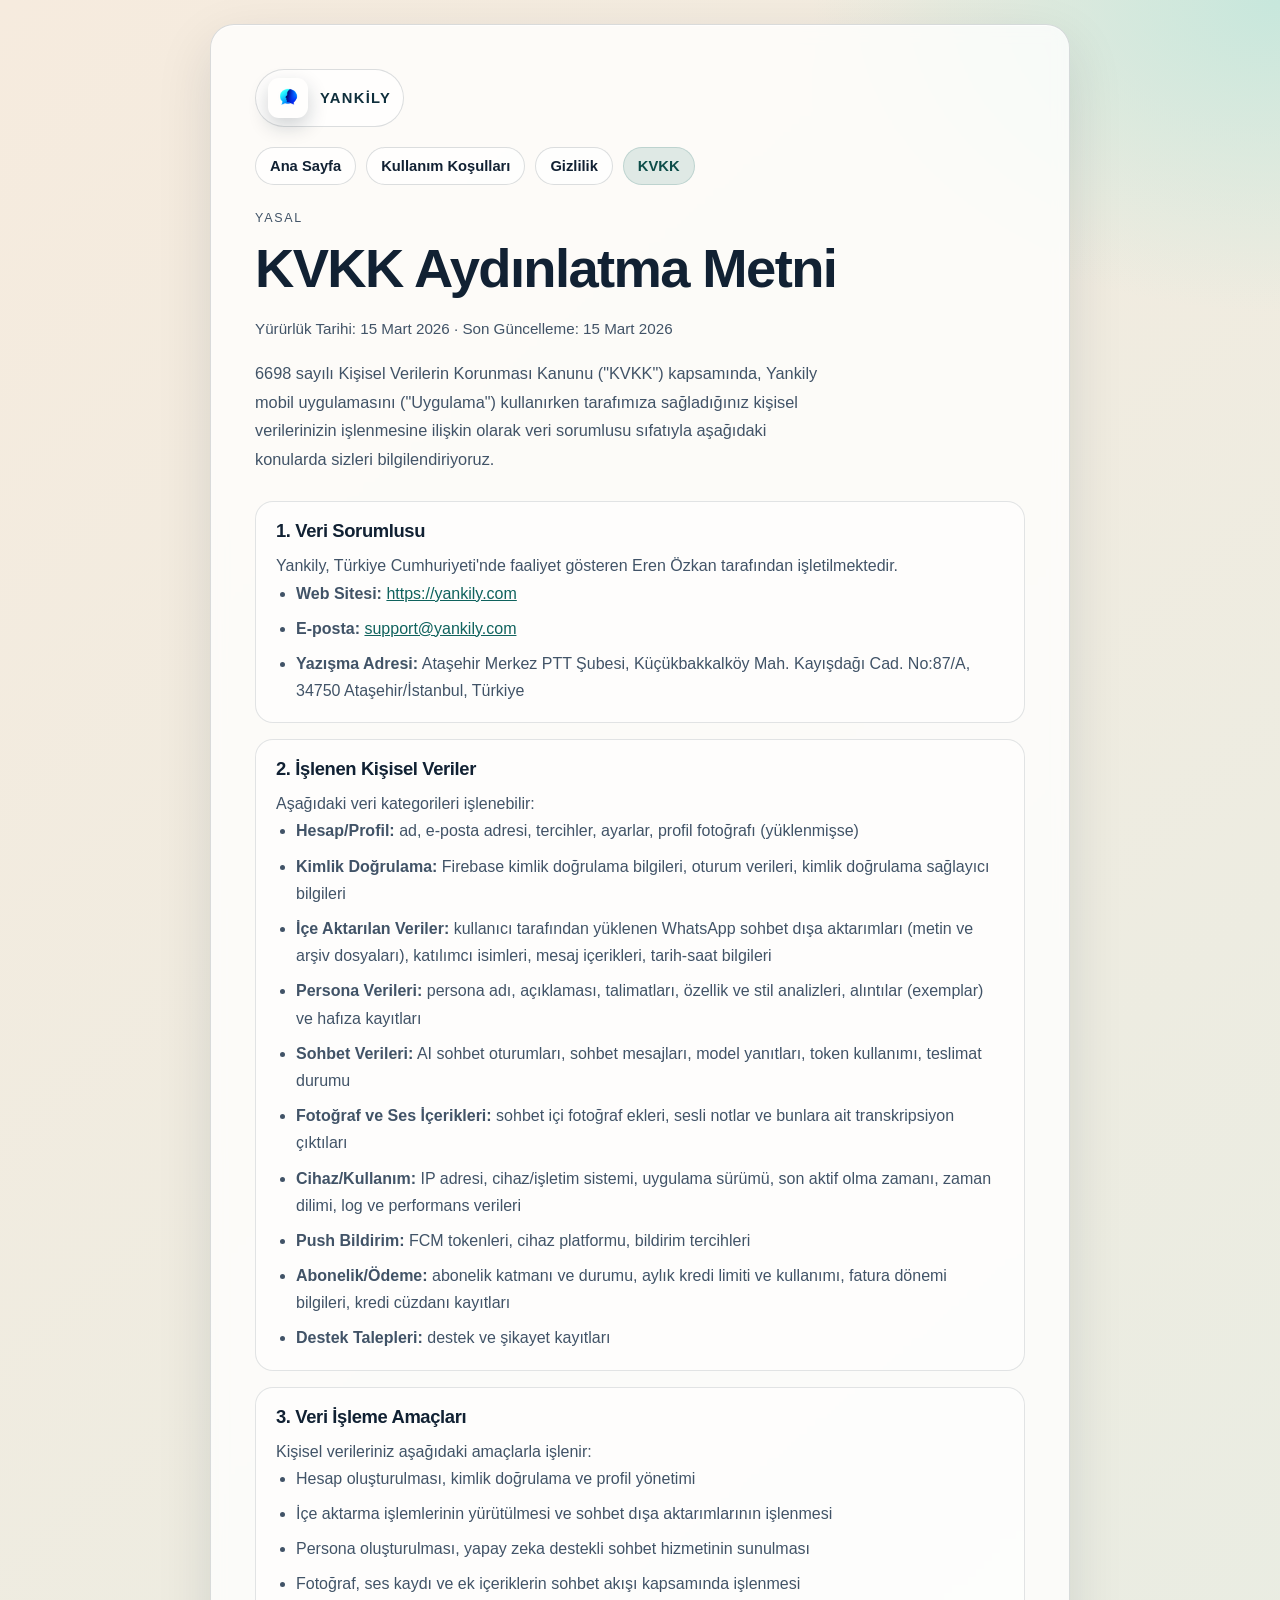
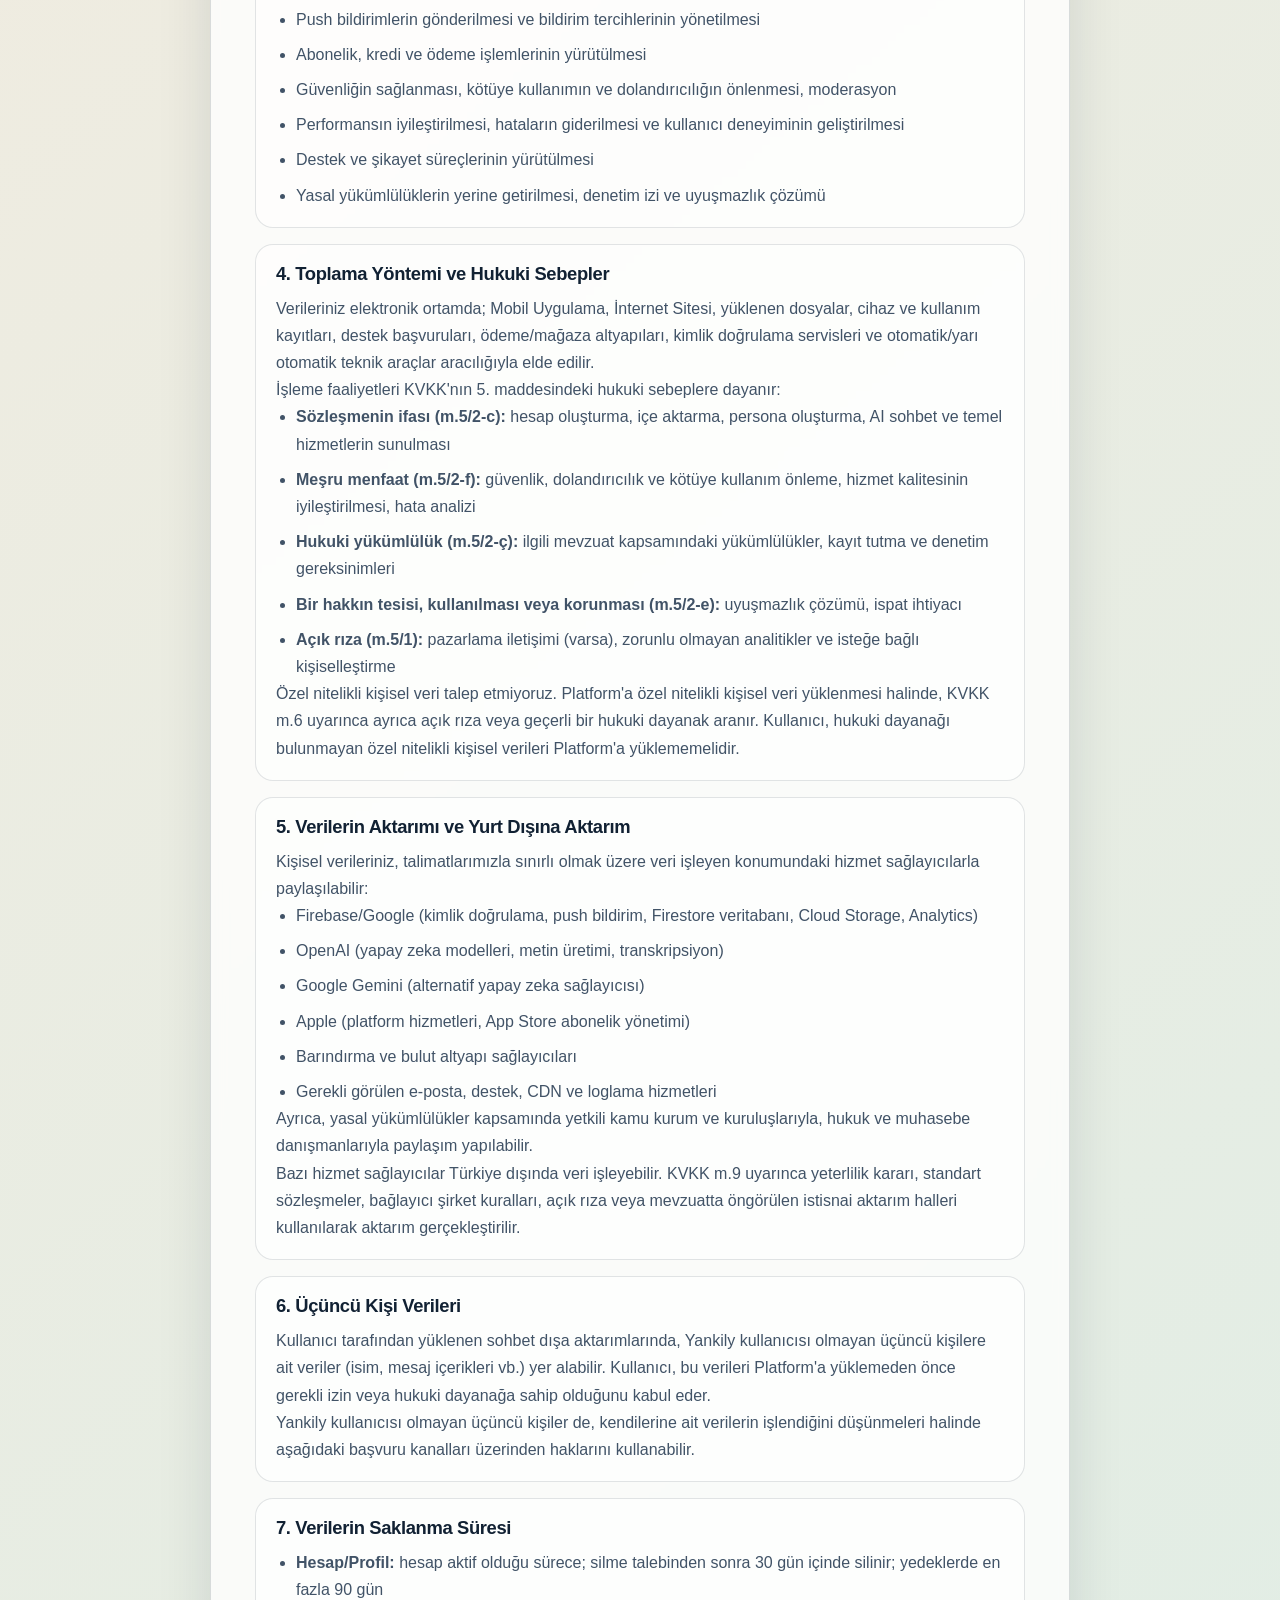
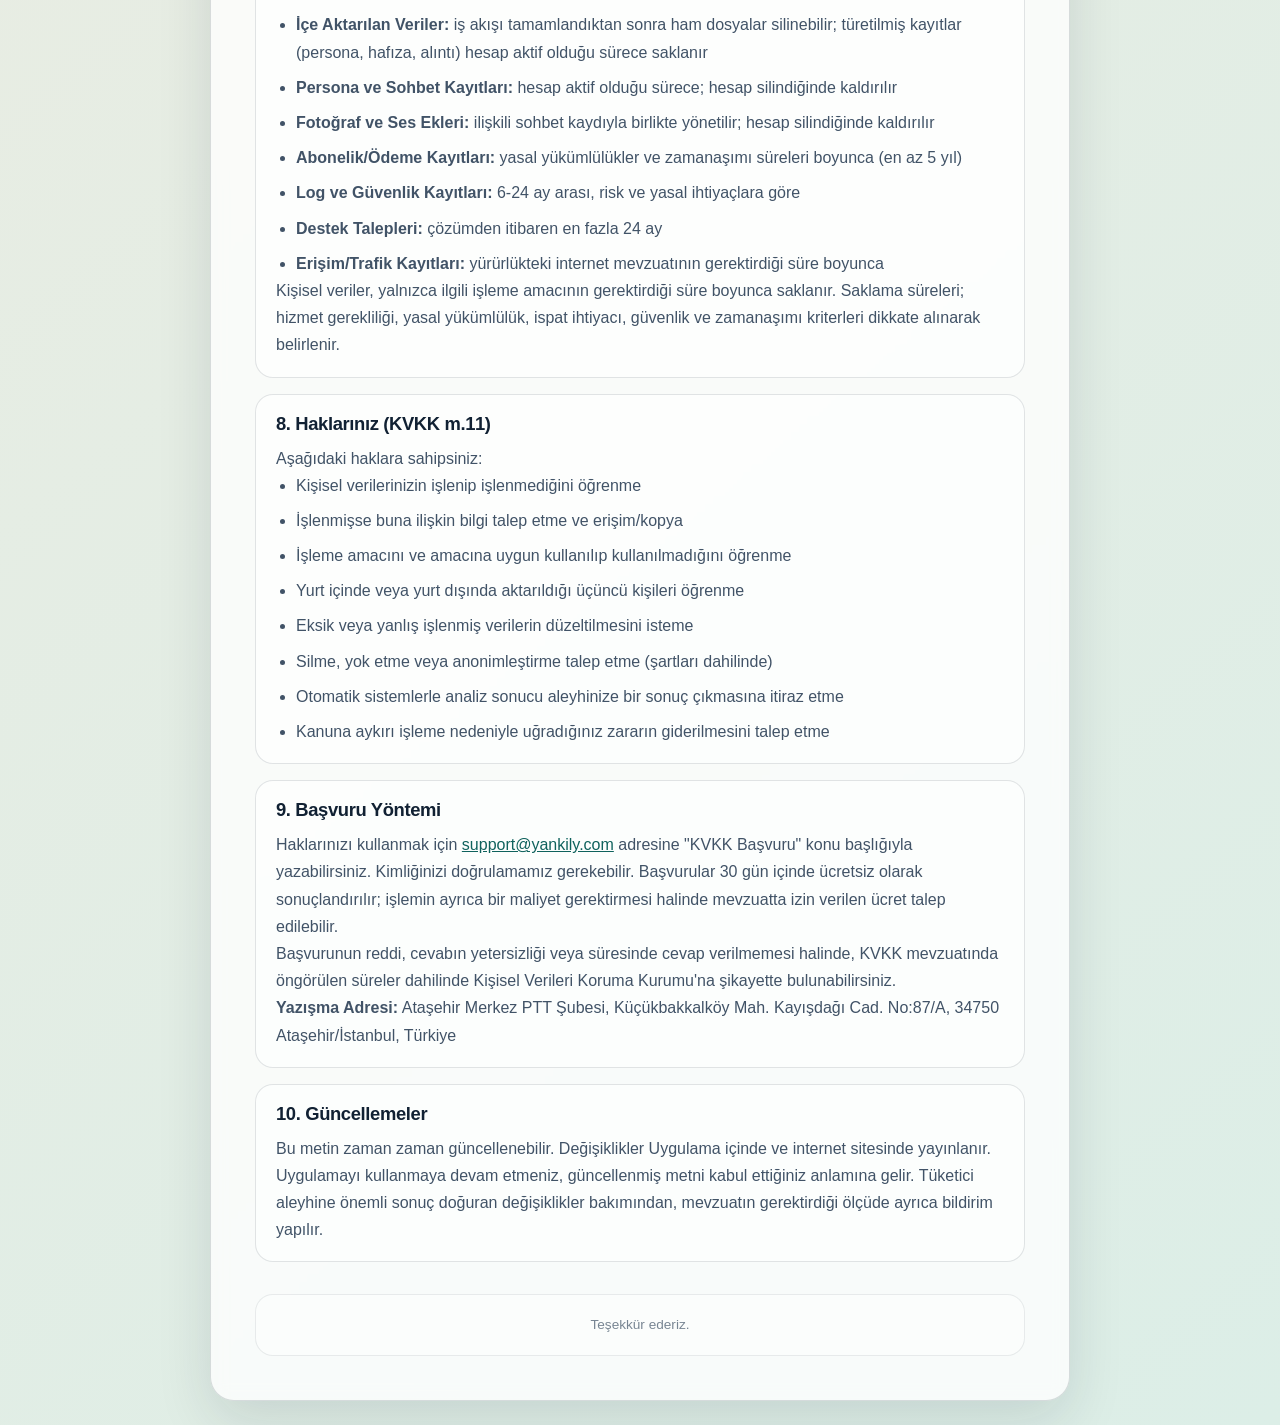
==== kvkk/index.html @ 750f2c20 "Add legal pages (terms, privacy, KVKK) with final Turkish text - Add site.css shared stylesheet (bub" ====
<!doctype html>
<html lang="tr">
<head>
  <meta charset="utf-8">
  <meta name="viewport" content="width=device-width, initial-scale=1">
  <title>KVKK Aydınlatma Metni | Yankily</title>
  <link rel="stylesheet" href="../site.css">
</head>
<body>
  <main class="shell">
    <section class="card">
      <a class="brand" href="../">
        <img
          class="brand-icon"
          src="../AppIcon-1024.png"
          alt="Yankily app icon"
        >
        <span class="brand-name">Yankily</span>
      </a>

      <nav class="nav" aria-label="Legal pages">
        <a class="nav-link" href="../">Ana Sayfa</a>
        <a class="nav-link" href="../terms/">Kullanım Koşulları</a>
        <a class="nav-link" href="../privacy/">Gizlilik</a>
        <a class="nav-link current" href="./">KVKK</a>
      </nav>

      <p class="eyebrow">Yasal</p>
      <h1>KVKK Aydınlatma Metni</h1>
      <p class="meta">Yürürlük Tarihi: 15 Mart 2026 · Son Güncelleme: 15 Mart 2026</p>
      <p class="lede">
        6698 sayılı Kişisel Verilerin Korunması Kanunu ("KVKK") kapsamında, Yankily mobil uygulamasını ("Uygulama") kullanırken tarafımıza sağladığınız kişisel verilerinizin işlenmesine ilişkin olarak veri sorumlusu sıfatıyla aşağıdaki konularda sizleri bilgilendiriyoruz.
      </p>

      <div class="sections">
        <section class="section">
          <h2>1. Veri Sorumlusu</h2>
          <p>Yankily, Türkiye Cumhuriyeti'nde faaliyet gösteren Eren Özkan tarafından işletilmektedir.</p>
          <ul>
            <li><strong>Web Sitesi:</strong> <a href="https://yankily.com">https://yankily.com</a></li>
            <li><strong>E-posta:</strong> <a href="mailto:support@yankily.com">support@yankily.com</a></li>
            <li><strong>Yazışma Adresi:</strong> Ataşehir Merkez PTT Şubesi, Küçükbakkalköy Mah. Kayışdağı Cad. No:87/A, 34750 Ataşehir/İstanbul, Türkiye</li>
          </ul>
        </section>

        <section class="section">
          <h2>2. İşlenen Kişisel Veriler</h2>
          <p>Aşağıdaki veri kategorileri işlenebilir:</p>
          <ul>
            <li><strong>Hesap/Profil:</strong> ad, e-posta adresi, tercihler, ayarlar, profil fotoğrafı (yüklenmişse)</li>
            <li><strong>Kimlik Doğrulama:</strong> Firebase kimlik doğrulama bilgileri, oturum verileri, kimlik doğrulama sağlayıcı bilgileri</li>
            <li><strong>İçe Aktarılan Veriler:</strong> kullanıcı tarafından yüklenen WhatsApp sohbet dışa aktarımları (metin ve arşiv dosyaları), katılımcı isimleri, mesaj içerikleri, tarih-saat bilgileri</li>
            <li><strong>Persona Verileri:</strong> persona adı, açıklaması, talimatları, özellik ve stil analizleri, alıntılar (exemplar) ve hafıza kayıtları</li>
            <li><strong>Sohbet Verileri:</strong> AI sohbet oturumları, sohbet mesajları, model yanıtları, token kullanımı, teslimat durumu</li>
            <li><strong>Fotoğraf ve Ses İçerikleri:</strong> sohbet içi fotoğraf ekleri, sesli notlar ve bunlara ait transkripsiyon çıktıları</li>
            <li><strong>Cihaz/Kullanım:</strong> IP adresi, cihaz/işletim sistemi, uygulama sürümü, son aktif olma zamanı, zaman dilimi, log ve performans verileri</li>
            <li><strong>Push Bildirim:</strong> FCM tokenleri, cihaz platformu, bildirim tercihleri</li>
            <li><strong>Abonelik/Ödeme:</strong> abonelik katmanı ve durumu, aylık kredi limiti ve kullanımı, fatura dönemi bilgileri, kredi cüzdanı kayıtları</li>
            <li><strong>Destek Talepleri:</strong> destek ve şikayet kayıtları</li>
          </ul>
        </section>

        <section class="section">
          <h2>3. Veri İşleme Amaçları</h2>
          <p>Kişisel verileriniz aşağıdaki amaçlarla işlenir:</p>
          <ul>
            <li>Hesap oluşturulması, kimlik doğrulama ve profil yönetimi</li>
            <li>İçe aktarma işlemlerinin yürütülmesi ve sohbet dışa aktarımlarının işlenmesi</li>
            <li>Persona oluşturulması, yapay zeka destekli sohbet hizmetinin sunulması</li>
            <li>Fotoğraf, ses kaydı ve ek içeriklerin sohbet akışı kapsamında işlenmesi</li>
            <li>Push bildirimlerin gönderilmesi ve bildirim tercihlerinin yönetilmesi</li>
            <li>Abonelik, kredi ve ödeme işlemlerinin yürütülmesi</li>
            <li>Güvenliğin sağlanması, kötüye kullanımın ve dolandırıcılığın önlenmesi, moderasyon</li>
            <li>Performansın iyileştirilmesi, hataların giderilmesi ve kullanıcı deneyiminin geliştirilmesi</li>
            <li>Destek ve şikayet süreçlerinin yürütülmesi</li>
            <li>Yasal yükümlülüklerin yerine getirilmesi, denetim izi ve uyuşmazlık çözümü</li>
          </ul>
        </section>

        <section class="section">
          <h2>4. Toplama Yöntemi ve Hukuki Sebepler</h2>
          <p>
            Verileriniz elektronik ortamda; Mobil Uygulama, İnternet Sitesi, yüklenen dosyalar, cihaz ve kullanım kayıtları, destek başvuruları, ödeme/mağaza altyapıları, kimlik doğrulama servisleri ve otomatik/yarı otomatik teknik araçlar aracılığıyla elde edilir.
          </p>
          <p>İşleme faaliyetleri KVKK'nın 5. maddesindeki hukuki sebeplere dayanır:</p>
          <ul>
            <li><strong>Sözleşmenin ifası (m.5/2-c):</strong> hesap oluşturma, içe aktarma, persona oluşturma, AI sohbet ve temel hizmetlerin sunulması</li>
            <li><strong>Meşru menfaat (m.5/2-f):</strong> güvenlik, dolandırıcılık ve kötüye kullanım önleme, hizmet kalitesinin iyileştirilmesi, hata analizi</li>
            <li><strong>Hukuki yükümlülük (m.5/2-ç):</strong> ilgili mevzuat kapsamındaki yükümlülükler, kayıt tutma ve denetim gereksinimleri</li>
            <li><strong>Bir hakkın tesisi, kullanılması veya korunması (m.5/2-e):</strong> uyuşmazlık çözümü, ispat ihtiyacı</li>
            <li><strong>Açık rıza (m.5/1):</strong> pazarlama iletişimi (varsa), zorunlu olmayan analitikler ve isteğe bağlı kişiselleştirme</li>
          </ul>
          <p>Özel nitelikli kişisel veri talep etmiyoruz. Platform'a özel nitelikli kişisel veri yüklenmesi halinde, KVKK m.6 uyarınca ayrıca açık rıza veya geçerli bir hukuki dayanak aranır. Kullanıcı, hukuki dayanağı bulunmayan özel nitelikli kişisel verileri Platform'a yüklememelidir.</p>
        </section>

        <section class="section">
          <h2>5. Verilerin Aktarımı ve Yurt Dışına Aktarım</h2>
          <p>Kişisel verileriniz, talimatlarımızla sınırlı olmak üzere veri işleyen konumundaki hizmet sağlayıcılarla paylaşılabilir:</p>
          <ul>
            <li>Firebase/Google (kimlik doğrulama, push bildirim, Firestore veritabanı, Cloud Storage, Analytics)</li>
            <li>OpenAI (yapay zeka modelleri, metin üretimi, transkripsiyon)</li>
            <li>Google Gemini (alternatif yapay zeka sağlayıcısı)</li>
            <li>Apple (platform hizmetleri, App Store abonelik yönetimi)</li>
            <li>Barındırma ve bulut altyapı sağlayıcıları</li>
            <li>Gerekli görülen e-posta, destek, CDN ve loglama hizmetleri</li>
          </ul>
          <p>Ayrıca, yasal yükümlülükler kapsamında yetkili kamu kurum ve kuruluşlarıyla, hukuk ve muhasebe danışmanlarıyla paylaşım yapılabilir.</p>
          <p>Bazı hizmet sağlayıcılar Türkiye dışında veri işleyebilir. KVKK m.9 uyarınca yeterlilik kararı, standart sözleşmeler, bağlayıcı şirket kuralları, açık rıza veya mevzuatta öngörülen istisnai aktarım halleri kullanılarak aktarım gerçekleştirilir.</p>
        </section>

        <section class="section">
          <h2>6. Üçüncü Kişi Verileri</h2>
          <p>
            Kullanıcı tarafından yüklenen sohbet dışa aktarımlarında, Yankily kullanıcısı olmayan üçüncü kişilere ait veriler (isim, mesaj içerikleri vb.) yer alabilir. Kullanıcı, bu verileri Platform'a yüklemeden önce gerekli izin veya hukuki dayanağa sahip olduğunu kabul eder.
          </p>
          <p>
            Yankily kullanıcısı olmayan üçüncü kişiler de, kendilerine ait verilerin işlendiğini düşünmeleri halinde aşağıdaki başvuru kanalları üzerinden haklarını kullanabilir.
          </p>
        </section>

        <section class="section">
          <h2>7. Verilerin Saklanma Süresi</h2>
          <ul>
            <li><strong>Hesap/Profil:</strong> hesap aktif olduğu sürece; silme talebinden sonra 30 gün içinde silinir; yedeklerde en fazla 90 gün</li>
            <li><strong>İçe Aktarılan Veriler:</strong> iş akışı tamamlandıktan sonra ham dosyalar silinebilir; türetilmiş kayıtlar (persona, hafıza, alıntı) hesap aktif olduğu sürece saklanır</li>
            <li><strong>Persona ve Sohbet Kayıtları:</strong> hesap aktif olduğu sürece; hesap silindiğinde kaldırılır</li>
            <li><strong>Fotoğraf ve Ses Ekleri:</strong> ilişkili sohbet kaydıyla birlikte yönetilir; hesap silindiğinde kaldırılır</li>
            <li><strong>Abonelik/Ödeme Kayıtları:</strong> yasal yükümlülükler ve zamanaşımı süreleri boyunca (en az 5 yıl)</li>
            <li><strong>Log ve Güvenlik Kayıtları:</strong> 6-24 ay arası, risk ve yasal ihtiyaçlara göre</li>
            <li><strong>Destek Talepleri:</strong> çözümden itibaren en fazla 24 ay</li>
            <li><strong>Erişim/Trafik Kayıtları:</strong> yürürlükteki internet mevzuatının gerektirdiği süre boyunca</li>
          </ul>
          <p>Kişisel veriler, yalnızca ilgili işleme amacının gerektirdiği süre boyunca saklanır. Saklama süreleri; hizmet gerekliliği, yasal yükümlülük, ispat ihtiyacı, güvenlik ve zamanaşımı kriterleri dikkate alınarak belirlenir.</p>
        </section>

        <section class="section">
          <h2>8. Haklarınız (KVKK m.11)</h2>
          <p>Aşağıdaki haklara sahipsiniz:</p>
          <ul>
            <li>Kişisel verilerinizin işlenip işlenmediğini öğrenme</li>
            <li>İşlenmişse buna ilişkin bilgi talep etme ve erişim/kopya</li>
            <li>İşleme amacını ve amacına uygun kullanılıp kullanılmadığını öğrenme</li>
            <li>Yurt içinde veya yurt dışında aktarıldığı üçüncü kişileri öğrenme</li>
            <li>Eksik veya yanlış işlenmiş verilerin düzeltilmesini isteme</li>
            <li>Silme, yok etme veya anonimleştirme talep etme (şartları dahilinde)</li>
            <li>Otomatik sistemlerle analiz sonucu aleyhinize bir sonuç çıkmasına itiraz etme</li>
            <li>Kanuna aykırı işleme nedeniyle uğradığınız zararın giderilmesini talep etme</li>
          </ul>
        </section>

        <section class="section">
          <h2>9. Başvuru Yöntemi</h2>
          <p>
            Haklarınızı kullanmak için <a href="mailto:support@yankily.com">support@yankily.com</a> adresine "KVKK Başvuru" konu başlığıyla yazabilirsiniz. Kimliğinizi doğrulamamız gerekebilir. Başvurular 30 gün içinde ücretsiz olarak sonuçlandırılır; işlemin ayrıca bir maliyet gerektirmesi halinde mevzuatta izin verilen ücret talep edilebilir.
          </p>
          <p>
            Başvurunun reddi, cevabın yetersizliği veya süresinde cevap verilmemesi halinde, KVKK mevzuatında öngörülen süreler dahilinde Kişisel Verileri Koruma Kurumu'na şikayette bulunabilirsiniz.
          </p>
          <p>
            <strong>Yazışma Adresi:</strong> Ataşehir Merkez PTT Şubesi, Küçükbakkalköy Mah. Kayışdağı Cad. No:87/A, 34750 Ataşehir/İstanbul, Türkiye
          </p>
        </section>

        <section class="section">
          <h2>10. Güncellemeler</h2>
          <p>
            Bu metin zaman zaman güncellenebilir. Değişiklikler Uygulama içinde ve internet sitesinde yayınlanır. Uygulamayı kullanmaya devam etmeniz, güncellenmiş metni kabul ettiğiniz anlamına gelir. Tüketici aleyhine önemli sonuç doğuran değişiklikler bakımından, mevzuatın gerektirdiği ölçüde ayrıca bildirim yapılır.
          </p>
        </section>
      </div>

      <footer class="section" style="text-align:center; margin-top:2rem; font-size:.85rem; opacity:.7;">
        <p>Teşekkür ederiz.</p>
      </footer>
    </section>
  </main>
</body>
</html>
---- site.css ----
:root {
  --bg-warm: #f6ebde;
  --bg-cool: #dceee7;
  --ink: #112133;
  --muted: #415367;
  --panel: rgba(255, 255, 255, 0.78);
  --panel-border: rgba(17, 33, 51, 0.15);
  --accent: #0f625d;
  --accent-soft: rgba(15, 98, 93, 0.16);
  --link: #0f625d;
  --surface: rgba(255, 255, 255, 0.65);
}

* {
  box-sizing: border-box;
}

html {
  scroll-behavior: smooth;
}

body {
  margin: 0;
  min-height: 100vh;
  font-family: "Avenir Next", "Trebuchet MS", "Gill Sans", sans-serif;
  color: var(--ink);
  background:
    radial-gradient(1200px 700px at 20% -10%, #ffe4c5 0%, transparent 55%),
    radial-gradient(900px 600px at 100% 0%, #c7e7dc 0%, transparent 52%),
    linear-gradient(140deg, var(--bg-warm), var(--bg-cool));
  overflow-x: hidden;
  padding: 24px;
}

a {
  color: var(--link);
}

.shell {
  width: min(860px, 100%);
  margin: 0 auto;
}

.card {
  background: var(--panel);
  border: 1px solid var(--panel-border);
  border-radius: 24px;
  padding: clamp(28px, 4vw, 44px);
  backdrop-filter: blur(8px);
  box-shadow:
    0 20px 55px rgba(17, 33, 51, 0.12),
    inset 0 1px 0 rgba(255, 255, 255, 0.7);
  animation: rise 700ms ease-out both;
}

.card.centered {
  min-height: calc(100vh - 48px);
  display: grid;
  place-items: center;
}

.brand {
  display: inline-flex;
  align-items: center;
  gap: 12px;
  margin: 0 0 20px;
  padding: 8px 12px;
  border-radius: 999px;
  border: 1px solid var(--panel-border);
  background: var(--surface);
  text-decoration: none;
  color: inherit;
}

.brand-icon {
  width: 40px;
  height: 40px;
  border-radius: 11px;
  object-fit: cover;
  box-shadow: 0 8px 20px rgba(17, 33, 51, 0.2);
}

.brand-name {
  font-size: 0.92rem;
  font-weight: 700;
  letter-spacing: 0.09em;
  text-transform: uppercase;
  color: #0f2f3c;
}

.eyebrow {
  margin: 0 0 14px;
  font-size: 0.78rem;
  letter-spacing: 0.14em;
  text-transform: uppercase;
  color: var(--muted);
}

h1 {
  margin: 0;
  line-height: 1.1;
  font-size: clamp(2rem, 5vw, 3.4rem);
  letter-spacing: -0.03em;
}

.hero-copy {
  margin: 18px 0 24px;
  color: var(--muted);
  font-size: clamp(1rem, 1.9vw, 1.15rem);
  line-height: 1.65;
  max-width: 58ch;
}

.status {
  display: inline-flex;
  align-items: center;
  gap: 10px;
  padding: 11px 15px;
  border-radius: 999px;
  border: 1px solid var(--accent-soft);
  background: rgba(255, 255, 255, 0.62);
  color: #143643;
  font-size: 0.95rem;
}

.dot {
  width: 8px;
  height: 8px;
  border-radius: 999px;
  background: var(--accent);
  box-shadow: 0 0 0 0 rgba(15, 98, 93, 0.45);
  animation: pulse 2s ease-out infinite;
}

.footnote {
  margin: 26px 0 0;
  color: var(--muted);
  font-size: 0.86rem;
  opacity: 0.9;
}

.nav {
  display: flex;
  flex-wrap: wrap;
  gap: 10px;
  margin: 0 0 26px;
}

.nav-link {
  display: inline-flex;
  align-items: center;
  gap: 8px;
  padding: 10px 14px;
  border-radius: 999px;
  border: 1px solid var(--panel-border);
  background: var(--surface);
  color: var(--ink);
  text-decoration: none;
  font-size: 0.92rem;
  font-weight: 600;
}

.nav-link.current {
  border-color: var(--accent-soft);
  background: rgba(15, 98, 93, 0.12);
  color: #0d4d49;
}

.meta {
  margin: 18px 0 0;
  color: var(--muted);
  font-size: 0.95rem;
  line-height: 1.6;
}

.lede {
  margin: 18px 0 0;
  color: var(--muted);
  font-size: 1.02rem;
  line-height: 1.75;
  max-width: 64ch;
}

.sections {
  margin-top: 28px;
  display: grid;
  gap: 16px;
}

.section {
  padding: 18px 20px;
  border-radius: 18px;
  background: rgba(255, 255, 255, 0.56);
  border: 1px solid rgba(17, 33, 51, 0.12);
}

.section h2 {
  margin: 0 0 10px;
  font-size: 1.15rem;
  letter-spacing: -0.02em;
}

.section p,
.section li {
  color: var(--muted);
  line-height: 1.7;
}

.section p {
  margin: 0;
}

.section ul {
  margin: 0;
  padding-left: 20px;
}

.section li + li {
  margin-top: 8px;
}

.note {
  margin-top: 20px;
  padding: 14px 16px;
  border-radius: 16px;
  background: rgba(15, 98, 93, 0.1);
  border: 1px solid var(--accent-soft);
  color: #143643;
  font-size: 0.95rem;
  line-height: 1.65;
}

.footer-links {
  margin-top: 24px;
  display: flex;
  flex-wrap: wrap;
  gap: 12px;
}

.footer-links a {
  color: var(--muted);
  text-decoration: none;
  font-size: 0.92rem;
}

@keyframes pulse {
  0% { box-shadow: 0 0 0 0 rgba(15, 98, 93, 0.45); }
  70% { box-shadow: 0 0 0 10px rgba(15, 98, 93, 0); }
  100% { box-shadow: 0 0 0 0 rgba(15, 98, 93, 0); }
}

@keyframes rise {
  from {
    opacity: 0;
    transform: translateY(16px) scale(0.985);
  }
  to {
    opacity: 1;
    transform: translateY(0) scale(1);
  }
}

@media (max-width: 640px) {
  body {
    padding: 16px;
  }

  .card {
    border-radius: 20px;
    padding: 24px 20px;
  }

  .section {
    padding: 16px;
  }
}
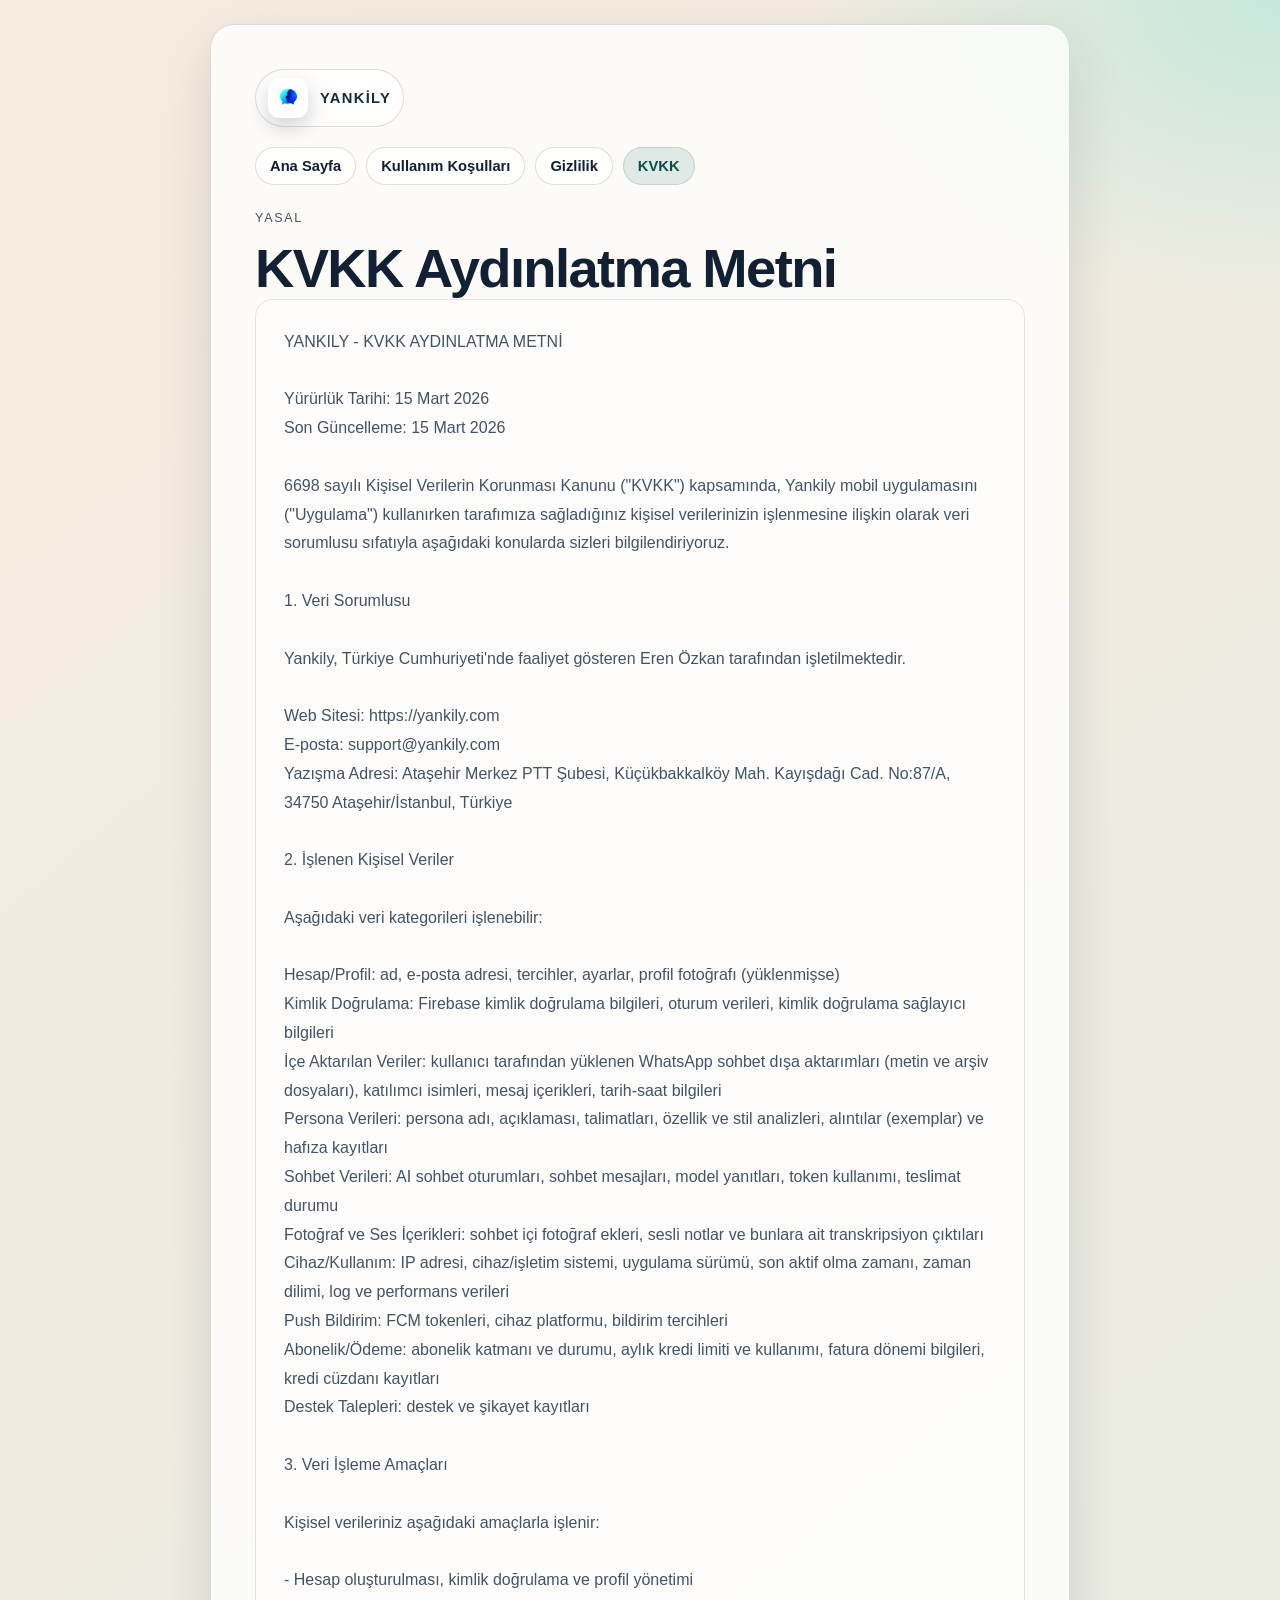
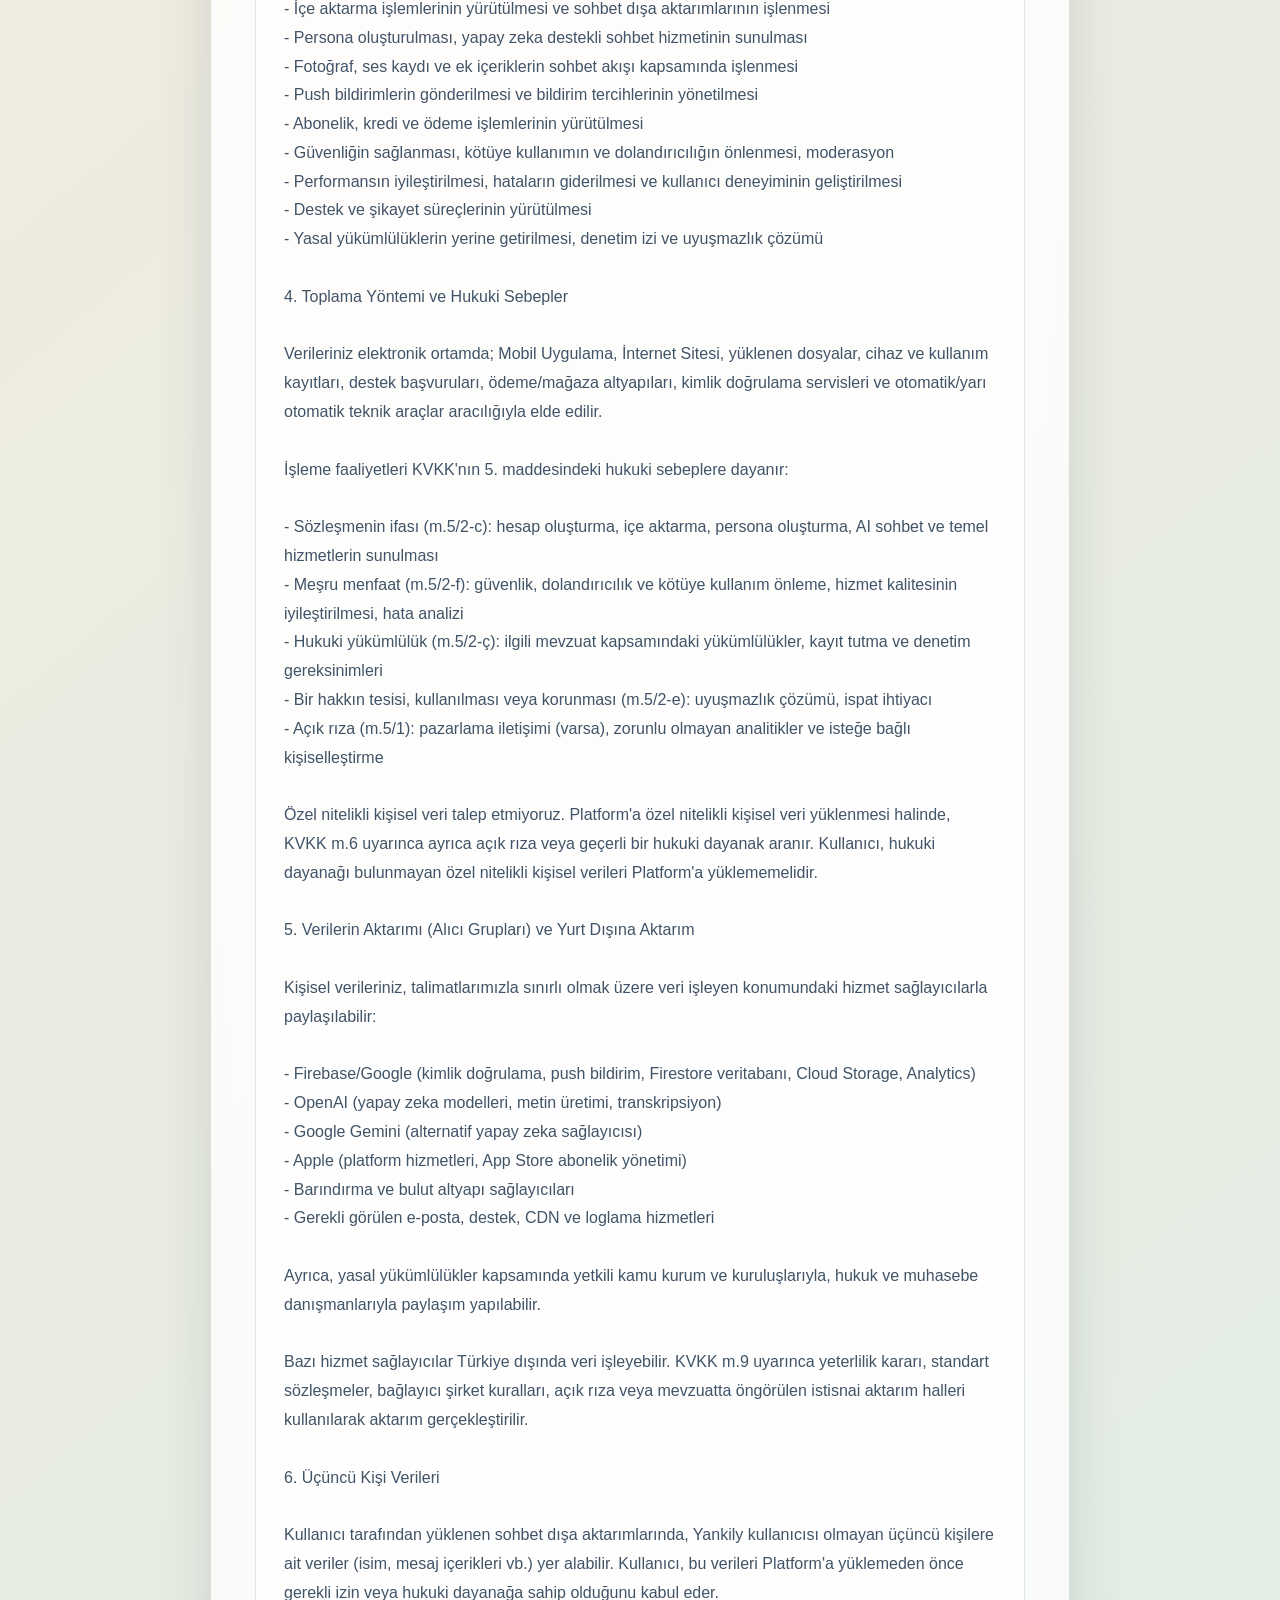
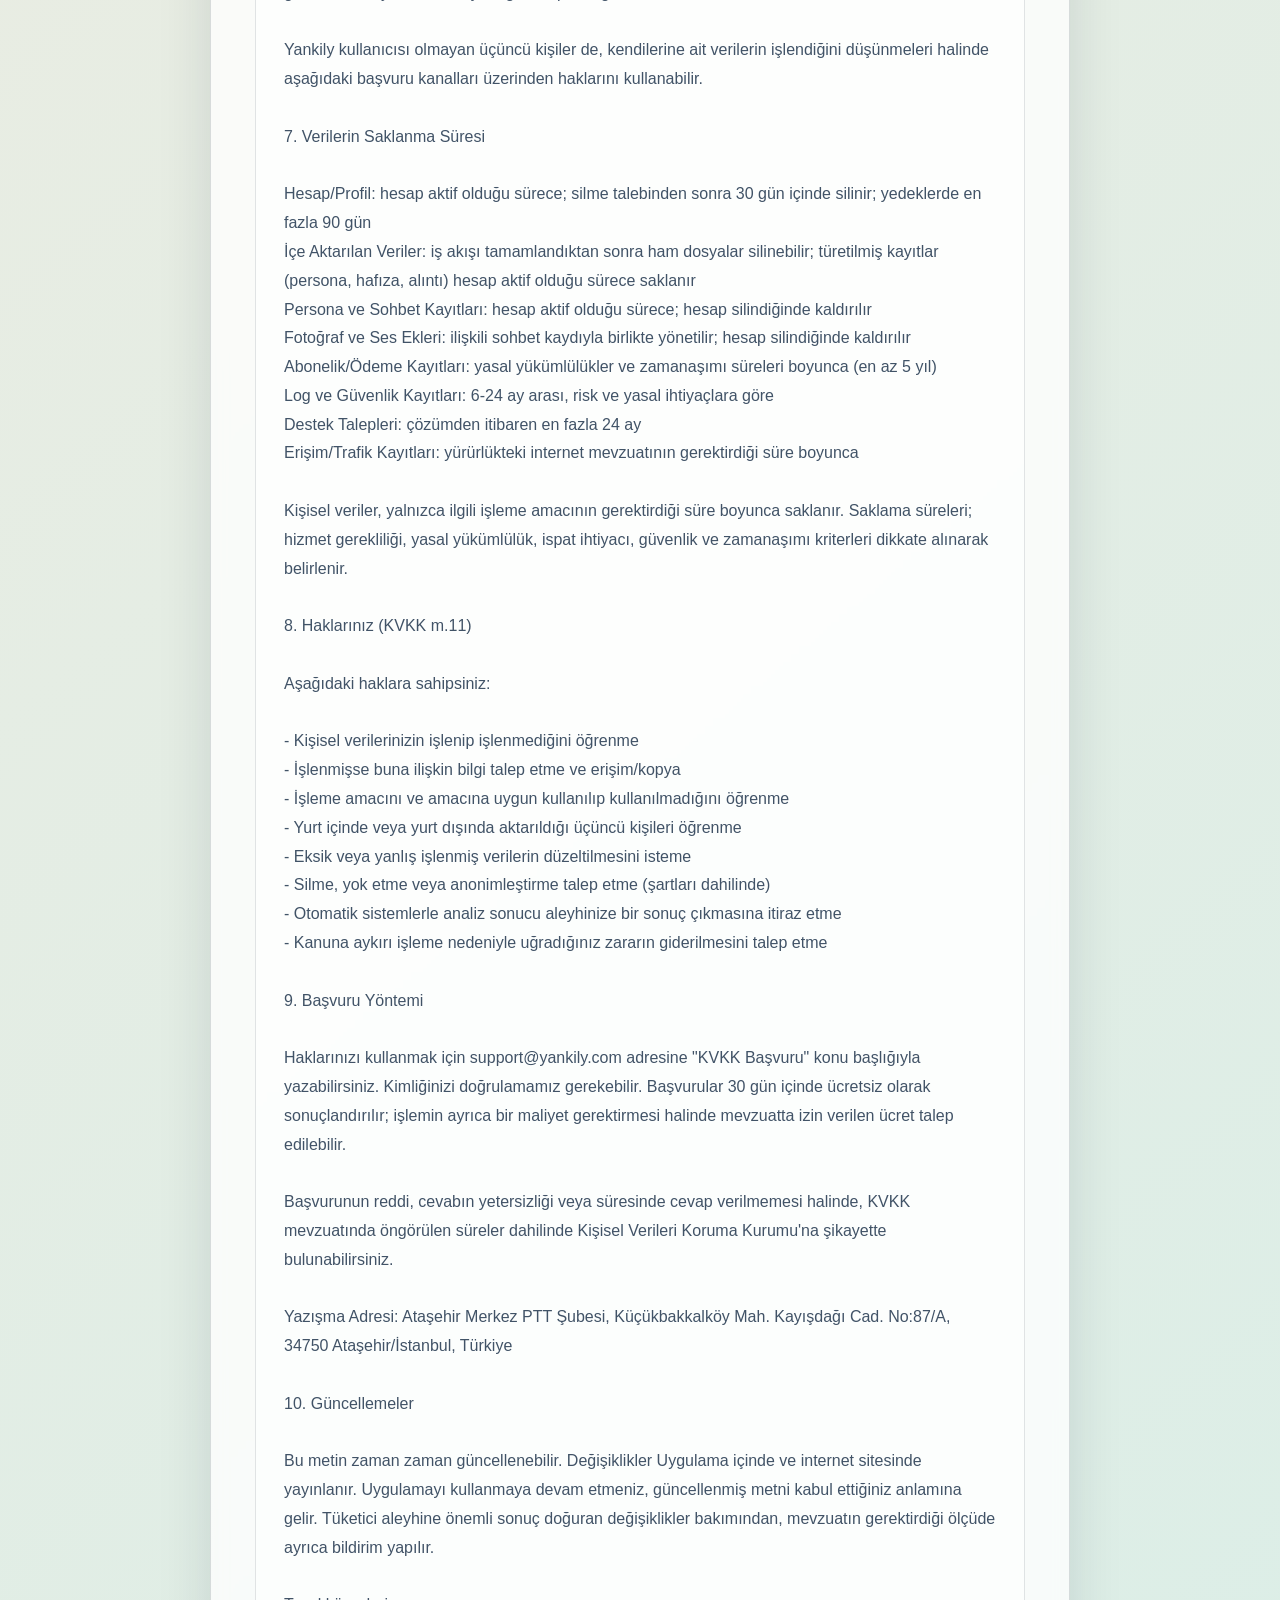
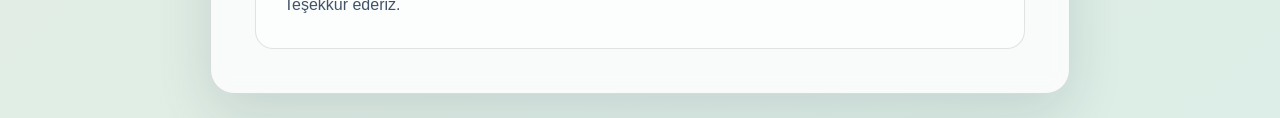
==== commit c6692f3b: "Sync legal pages with provided legal text" ====
--- a/kvkk/index.html
+++ b/kvkk/index.html
@@ -27,151 +27,127 @@
 
       <p class="eyebrow">Yasal</p>
       <h1>KVKK Aydınlatma Metni</h1>
-      <p class="meta">Yürürlük Tarihi: 15 Mart 2026 · Son Güncelleme: 15 Mart 2026</p>
-      <p class="lede">
-        6698 sayılı Kişisel Verilerin Korunması Kanunu ("KVKK") kapsamında, Yankily mobil uygulamasını ("Uygulama") kullanırken tarafımıza sağladığınız kişisel verilerinizin işlenmesine ilişkin olarak veri sorumlusu sıfatıyla aşağıdaki konularda sizleri bilgilendiriyoruz.
-      </p>
+      <section class="section legal-copy">
+<pre class="legal-text">YANKILY - KVKK AYDINLATMA METNİ
 
-      <div class="sections">
-        <section class="section">
-          <h2>1. Veri Sorumlusu</h2>
-          <p>Yankily, Türkiye Cumhuriyeti'nde faaliyet gösteren Eren Özkan tarafından işletilmektedir.</p>
-          <ul>
-            <li><strong>Web Sitesi:</strong> <a href="https://yankily.com">https://yankily.com</a></li>
-            <li><strong>E-posta:</strong> <a href="mailto:support@yankily.com">support@yankily.com</a></li>
-            <li><strong>Yazışma Adresi:</strong> Ataşehir Merkez PTT Şubesi, Küçükbakkalköy Mah. Kayışdağı Cad. No:87/A, 34750 Ataşehir/İstanbul, Türkiye</li>
-          </ul>
-        </section>
+Yürürlük Tarihi: 15 Mart 2026
+Son Güncelleme: 15 Mart 2026
 
-        <section class="section">
-          <h2>2. İşlenen Kişisel Veriler</h2>
-          <p>Aşağıdaki veri kategorileri işlenebilir:</p>
-          <ul>
-            <li><strong>Hesap/Profil:</strong> ad, e-posta adresi, tercihler, ayarlar, profil fotoğrafı (yüklenmişse)</li>
-            <li><strong>Kimlik Doğrulama:</strong> Firebase kimlik doğrulama bilgileri, oturum verileri, kimlik doğrulama sağlayıcı bilgileri</li>
-            <li><strong>İçe Aktarılan Veriler:</strong> kullanıcı tarafından yüklenen WhatsApp sohbet dışa aktarımları (metin ve arşiv dosyaları), katılımcı isimleri, mesaj içerikleri, tarih-saat bilgileri</li>
-            <li><strong>Persona Verileri:</strong> persona adı, açıklaması, talimatları, özellik ve stil analizleri, alıntılar (exemplar) ve hafıza kayıtları</li>
-            <li><strong>Sohbet Verileri:</strong> AI sohbet oturumları, sohbet mesajları, model yanıtları, token kullanımı, teslimat durumu</li>
-            <li><strong>Fotoğraf ve Ses İçerikleri:</strong> sohbet içi fotoğraf ekleri, sesli notlar ve bunlara ait transkripsiyon çıktıları</li>
-            <li><strong>Cihaz/Kullanım:</strong> IP adresi, cihaz/işletim sistemi, uygulama sürümü, son aktif olma zamanı, zaman dilimi, log ve performans verileri</li>
-            <li><strong>Push Bildirim:</strong> FCM tokenleri, cihaz platformu, bildirim tercihleri</li>
-            <li><strong>Abonelik/Ödeme:</strong> abonelik katmanı ve durumu, aylık kredi limiti ve kullanımı, fatura dönemi bilgileri, kredi cüzdanı kayıtları</li>
-            <li><strong>Destek Talepleri:</strong> destek ve şikayet kayıtları</li>
-          </ul>
-        </section>
+6698 sayılı Kişisel Verilerin Korunması Kanunu ("KVKK") kapsamında, Yankily mobil uygulamasını ("Uygulama") kullanırken tarafımıza sağladığınız kişisel verilerinizin işlenmesine ilişkin olarak veri sorumlusu sıfatıyla aşağıdaki konularda sizleri bilgilendiriyoruz.
 
-        <section class="section">
-          <h2>3. Veri İşleme Amaçları</h2>
-          <p>Kişisel verileriniz aşağıdaki amaçlarla işlenir:</p>
-          <ul>
-            <li>Hesap oluşturulması, kimlik doğrulama ve profil yönetimi</li>
-            <li>İçe aktarma işlemlerinin yürütülmesi ve sohbet dışa aktarımlarının işlenmesi</li>
-            <li>Persona oluşturulması, yapay zeka destekli sohbet hizmetinin sunulması</li>
-            <li>Fotoğraf, ses kaydı ve ek içeriklerin sohbet akışı kapsamında işlenmesi</li>
-            <li>Push bildirimlerin gönderilmesi ve bildirim tercihlerinin yönetilmesi</li>
-            <li>Abonelik, kredi ve ödeme işlemlerinin yürütülmesi</li>
-            <li>Güvenliğin sağlanması, kötüye kullanımın ve dolandırıcılığın önlenmesi, moderasyon</li>
-            <li>Performansın iyileştirilmesi, hataların giderilmesi ve kullanıcı deneyiminin geliştirilmesi</li>
-            <li>Destek ve şikayet süreçlerinin yürütülmesi</li>
-            <li>Yasal yükümlülüklerin yerine getirilmesi, denetim izi ve uyuşmazlık çözümü</li>
-          </ul>
-        </section>
+1. Veri Sorumlusu
 
-        <section class="section">
-          <h2>4. Toplama Yöntemi ve Hukuki Sebepler</h2>
-          <p>
-            Verileriniz elektronik ortamda; Mobil Uygulama, İnternet Sitesi, yüklenen dosyalar, cihaz ve kullanım kayıtları, destek başvuruları, ödeme/mağaza altyapıları, kimlik doğrulama servisleri ve otomatik/yarı otomatik teknik araçlar aracılığıyla elde edilir.
-          </p>
-          <p>İşleme faaliyetleri KVKK'nın 5. maddesindeki hukuki sebeplere dayanır:</p>
-          <ul>
-            <li><strong>Sözleşmenin ifası (m.5/2-c):</strong> hesap oluşturma, içe aktarma, persona oluşturma, AI sohbet ve temel hizmetlerin sunulması</li>
-            <li><strong>Meşru menfaat (m.5/2-f):</strong> güvenlik, dolandırıcılık ve kötüye kullanım önleme, hizmet kalitesinin iyileştirilmesi, hata analizi</li>
-            <li><strong>Hukuki yükümlülük (m.5/2-ç):</strong> ilgili mevzuat kapsamındaki yükümlülükler, kayıt tutma ve denetim gereksinimleri</li>
-            <li><strong>Bir hakkın tesisi, kullanılması veya korunması (m.5/2-e):</strong> uyuşmazlık çözümü, ispat ihtiyacı</li>
-            <li><strong>Açık rıza (m.5/1):</strong> pazarlama iletişimi (varsa), zorunlu olmayan analitikler ve isteğe bağlı kişiselleştirme</li>
-          </ul>
-          <p>Özel nitelikli kişisel veri talep etmiyoruz. Platform'a özel nitelikli kişisel veri yüklenmesi halinde, KVKK m.6 uyarınca ayrıca açık rıza veya geçerli bir hukuki dayanak aranır. Kullanıcı, hukuki dayanağı bulunmayan özel nitelikli kişisel verileri Platform'a yüklememelidir.</p>
-        </section>
+Yankily, Türkiye Cumhuriyeti'nde faaliyet gösteren Eren Özkan tarafından işletilmektedir.
 
-        <section class="section">
-          <h2>5. Verilerin Aktarımı ve Yurt Dışına Aktarım</h2>
-          <p>Kişisel verileriniz, talimatlarımızla sınırlı olmak üzere veri işleyen konumundaki hizmet sağlayıcılarla paylaşılabilir:</p>
-          <ul>
-            <li>Firebase/Google (kimlik doğrulama, push bildirim, Firestore veritabanı, Cloud Storage, Analytics)</li>
-            <li>OpenAI (yapay zeka modelleri, metin üretimi, transkripsiyon)</li>
-            <li>Google Gemini (alternatif yapay zeka sağlayıcısı)</li>
-            <li>Apple (platform hizmetleri, App Store abonelik yönetimi)</li>
-            <li>Barındırma ve bulut altyapı sağlayıcıları</li>
-            <li>Gerekli görülen e-posta, destek, CDN ve loglama hizmetleri</li>
-          </ul>
-          <p>Ayrıca, yasal yükümlülükler kapsamında yetkili kamu kurum ve kuruluşlarıyla, hukuk ve muhasebe danışmanlarıyla paylaşım yapılabilir.</p>
-          <p>Bazı hizmet sağlayıcılar Türkiye dışında veri işleyebilir. KVKK m.9 uyarınca yeterlilik kararı, standart sözleşmeler, bağlayıcı şirket kuralları, açık rıza veya mevzuatta öngörülen istisnai aktarım halleri kullanılarak aktarım gerçekleştirilir.</p>
-        </section>
+Web Sitesi: https://yankily.com
+E-posta: support@yankily.com
+Yazışma Adresi: Ataşehir Merkez PTT Şubesi, Küçükbakkalköy Mah. Kayışdağı Cad. No:87/A, 34750 Ataşehir/İstanbul, Türkiye
 
-        <section class="section">
-          <h2>6. Üçüncü Kişi Verileri</h2>
-          <p>
-            Kullanıcı tarafından yüklenen sohbet dışa aktarımlarında, Yankily kullanıcısı olmayan üçüncü kişilere ait veriler (isim, mesaj içerikleri vb.) yer alabilir. Kullanıcı, bu verileri Platform'a yüklemeden önce gerekli izin veya hukuki dayanağa sahip olduğunu kabul eder.
-          </p>
-          <p>
-            Yankily kullanıcısı olmayan üçüncü kişiler de, kendilerine ait verilerin işlendiğini düşünmeleri halinde aşağıdaki başvuru kanalları üzerinden haklarını kullanabilir.
-          </p>
-        </section>
+2. İşlenen Kişisel Veriler
 
-        <section class="section">
-          <h2>7. Verilerin Saklanma Süresi</h2>
-          <ul>
-            <li><strong>Hesap/Profil:</strong> hesap aktif olduğu sürece; silme talebinden sonra 30 gün içinde silinir; yedeklerde en fazla 90 gün</li>
-            <li><strong>İçe Aktarılan Veriler:</strong> iş akışı tamamlandıktan sonra ham dosyalar silinebilir; türetilmiş kayıtlar (persona, hafıza, alıntı) hesap aktif olduğu sürece saklanır</li>
-            <li><strong>Persona ve Sohbet Kayıtları:</strong> hesap aktif olduğu sürece; hesap silindiğinde kaldırılır</li>
-            <li><strong>Fotoğraf ve Ses Ekleri:</strong> ilişkili sohbet kaydıyla birlikte yönetilir; hesap silindiğinde kaldırılır</li>
-            <li><strong>Abonelik/Ödeme Kayıtları:</strong> yasal yükümlülükler ve zamanaşımı süreleri boyunca (en az 5 yıl)</li>
-            <li><strong>Log ve Güvenlik Kayıtları:</strong> 6-24 ay arası, risk ve yasal ihtiyaçlara göre</li>
-            <li><strong>Destek Talepleri:</strong> çözümden itibaren en fazla 24 ay</li>
-            <li><strong>Erişim/Trafik Kayıtları:</strong> yürürlükteki internet mevzuatının gerektirdiği süre boyunca</li>
-          </ul>
-          <p>Kişisel veriler, yalnızca ilgili işleme amacının gerektirdiği süre boyunca saklanır. Saklama süreleri; hizmet gerekliliği, yasal yükümlülük, ispat ihtiyacı, güvenlik ve zamanaşımı kriterleri dikkate alınarak belirlenir.</p>
-        </section>
+Aşağıdaki veri kategorileri işlenebilir:
 
-        <section class="section">
-          <h2>8. Haklarınız (KVKK m.11)</h2>
-          <p>Aşağıdaki haklara sahipsiniz:</p>
-          <ul>
-            <li>Kişisel verilerinizin işlenip işlenmediğini öğrenme</li>
-            <li>İşlenmişse buna ilişkin bilgi talep etme ve erişim/kopya</li>
-            <li>İşleme amacını ve amacına uygun kullanılıp kullanılmadığını öğrenme</li>
-            <li>Yurt içinde veya yurt dışında aktarıldığı üçüncü kişileri öğrenme</li>
-            <li>Eksik veya yanlış işlenmiş verilerin düzeltilmesini isteme</li>
-            <li>Silme, yok etme veya anonimleştirme talep etme (şartları dahilinde)</li>
-            <li>Otomatik sistemlerle analiz sonucu aleyhinize bir sonuç çıkmasına itiraz etme</li>
-            <li>Kanuna aykırı işleme nedeniyle uğradığınız zararın giderilmesini talep etme</li>
-          </ul>
-        </section>
+Hesap/Profil: ad, e-posta adresi, tercihler, ayarlar, profil fotoğrafı (yüklenmişse)
+Kimlik Doğrulama: Firebase kimlik doğrulama bilgileri, oturum verileri, kimlik doğrulama sağlayıcı bilgileri
+İçe Aktarılan Veriler: kullanıcı tarafından yüklenen WhatsApp sohbet dışa aktarımları (metin ve arşiv dosyaları), katılımcı isimleri, mesaj içerikleri, tarih-saat bilgileri
+Persona Verileri: persona adı, açıklaması, talimatları, özellik ve stil analizleri, alıntılar (exemplar) ve hafıza kayıtları
+Sohbet Verileri: AI sohbet oturumları, sohbet mesajları, model yanıtları, token kullanımı, teslimat durumu
+Fotoğraf ve Ses İçerikleri: sohbet içi fotoğraf ekleri, sesli notlar ve bunlara ait transkripsiyon çıktıları
+Cihaz/Kullanım: IP adresi, cihaz/işletim sistemi, uygulama sürümü, son aktif olma zamanı, zaman dilimi, log ve performans verileri
+Push Bildirim: FCM tokenleri, cihaz platformu, bildirim tercihleri
+Abonelik/Ödeme: abonelik katmanı ve durumu, aylık kredi limiti ve kullanımı, fatura dönemi bilgileri, kredi cüzdanı kayıtları
+Destek Talepleri: destek ve şikayet kayıtları
 
-        <section class="section">
-          <h2>9. Başvuru Yöntemi</h2>
-          <p>
-            Haklarınızı kullanmak için <a href="mailto:support@yankily.com">support@yankily.com</a> adresine "KVKK Başvuru" konu başlığıyla yazabilirsiniz. Kimliğinizi doğrulamamız gerekebilir. Başvurular 30 gün içinde ücretsiz olarak sonuçlandırılır; işlemin ayrıca bir maliyet gerektirmesi halinde mevzuatta izin verilen ücret talep edilebilir.
-          </p>
-          <p>
-            Başvurunun reddi, cevabın yetersizliği veya süresinde cevap verilmemesi halinde, KVKK mevzuatında öngörülen süreler dahilinde Kişisel Verileri Koruma Kurumu'na şikayette bulunabilirsiniz.
-          </p>
-          <p>
-            <strong>Yazışma Adresi:</strong> Ataşehir Merkez PTT Şubesi, Küçükbakkalköy Mah. Kayışdağı Cad. No:87/A, 34750 Ataşehir/İstanbul, Türkiye
-          </p>
-        </section>
+3. Veri İşleme Amaçları
 
-        <section class="section">
-          <h2>10. Güncellemeler</h2>
-          <p>
-            Bu metin zaman zaman güncellenebilir. Değişiklikler Uygulama içinde ve internet sitesinde yayınlanır. Uygulamayı kullanmaya devam etmeniz, güncellenmiş metni kabul ettiğiniz anlamına gelir. Tüketici aleyhine önemli sonuç doğuran değişiklikler bakımından, mevzuatın gerektirdiği ölçüde ayrıca bildirim yapılır.
-          </p>
-        </section>
-      </div>
+Kişisel verileriniz aşağıdaki amaçlarla işlenir:
 
-      <footer class="section" style="text-align:center; margin-top:2rem; font-size:.85rem; opacity:.7;">
-        <p>Teşekkür ederiz.</p>
-      </footer>
+- Hesap oluşturulması, kimlik doğrulama ve profil yönetimi
+- İçe aktarma işlemlerinin yürütülmesi ve sohbet dışa aktarımlarının işlenmesi
+- Persona oluşturulması, yapay zeka destekli sohbet hizmetinin sunulması
+- Fotoğraf, ses kaydı ve ek içeriklerin sohbet akışı kapsamında işlenmesi
+- Push bildirimlerin gönderilmesi ve bildirim tercihlerinin yönetilmesi
+- Abonelik, kredi ve ödeme işlemlerinin yürütülmesi
+- Güvenliğin sağlanması, kötüye kullanımın ve dolandırıcılığın önlenmesi, moderasyon
+- Performansın iyileştirilmesi, hataların giderilmesi ve kullanıcı deneyiminin geliştirilmesi
+- Destek ve şikayet süreçlerinin yürütülmesi
+- Yasal yükümlülüklerin yerine getirilmesi, denetim izi ve uyuşmazlık çözümü
+
+4. Toplama Yöntemi ve Hukuki Sebepler
+
+Verileriniz elektronik ortamda; Mobil Uygulama, İnternet Sitesi, yüklenen dosyalar, cihaz ve kullanım kayıtları, destek başvuruları, ödeme/mağaza altyapıları, kimlik doğrulama servisleri ve otomatik/yarı otomatik teknik araçlar aracılığıyla elde edilir.
+
+İşleme faaliyetleri KVKK'nın 5. maddesindeki hukuki sebeplere dayanır:
+
+- Sözleşmenin ifası (m.5/2-c): hesap oluşturma, içe aktarma, persona oluşturma, AI sohbet ve temel hizmetlerin sunulması
+- Meşru menfaat (m.5/2-f): güvenlik, dolandırıcılık ve kötüye kullanım önleme, hizmet kalitesinin iyileştirilmesi, hata analizi
+- Hukuki yükümlülük (m.5/2-ç): ilgili mevzuat kapsamındaki yükümlülükler, kayıt tutma ve denetim gereksinimleri
+- Bir hakkın tesisi, kullanılması veya korunması (m.5/2-e): uyuşmazlık çözümü, ispat ihtiyacı
+- Açık rıza (m.5/1): pazarlama iletişimi (varsa), zorunlu olmayan analitikler ve isteğe bağlı kişiselleştirme
+
+Özel nitelikli kişisel veri talep etmiyoruz. Platform'a özel nitelikli kişisel veri yüklenmesi halinde, KVKK m.6 uyarınca ayrıca açık rıza veya geçerli bir hukuki dayanak aranır. Kullanıcı, hukuki dayanağı bulunmayan özel nitelikli kişisel verileri Platform'a yüklememelidir.
+
+5. Verilerin Aktarımı (Alıcı Grupları) ve Yurt Dışına Aktarım
+
+Kişisel verileriniz, talimatlarımızla sınırlı olmak üzere veri işleyen konumundaki hizmet sağlayıcılarla paylaşılabilir:
+
+- Firebase/Google (kimlik doğrulama, push bildirim, Firestore veritabanı, Cloud Storage, Analytics)
+- OpenAI (yapay zeka modelleri, metin üretimi, transkripsiyon)
+- Google Gemini (alternatif yapay zeka sağlayıcısı)
+- Apple (platform hizmetleri, App Store abonelik yönetimi)
+- Barındırma ve bulut altyapı sağlayıcıları
+- Gerekli görülen e-posta, destek, CDN ve loglama hizmetleri
+
+Ayrıca, yasal yükümlülükler kapsamında yetkili kamu kurum ve kuruluşlarıyla, hukuk ve muhasebe danışmanlarıyla paylaşım yapılabilir.
+
+Bazı hizmet sağlayıcılar Türkiye dışında veri işleyebilir. KVKK m.9 uyarınca yeterlilik kararı, standart sözleşmeler, bağlayıcı şirket kuralları, açık rıza veya mevzuatta öngörülen istisnai aktarım halleri kullanılarak aktarım gerçekleştirilir.
+
+6. Üçüncü Kişi Verileri
+
+Kullanıcı tarafından yüklenen sohbet dışa aktarımlarında, Yankily kullanıcısı olmayan üçüncü kişilere ait veriler (isim, mesaj içerikleri vb.) yer alabilir. Kullanıcı, bu verileri Platform'a yüklemeden önce gerekli izin veya hukuki dayanağa sahip olduğunu kabul eder.
+
+Yankily kullanıcısı olmayan üçüncü kişiler de, kendilerine ait verilerin işlendiğini düşünmeleri halinde aşağıdaki başvuru kanalları üzerinden haklarını kullanabilir.
+
+7. Verilerin Saklanma Süresi
+
+Hesap/Profil: hesap aktif olduğu sürece; silme talebinden sonra 30 gün içinde silinir; yedeklerde en fazla 90 gün
+İçe Aktarılan Veriler: iş akışı tamamlandıktan sonra ham dosyalar silinebilir; türetilmiş kayıtlar (persona, hafıza, alıntı) hesap aktif olduğu sürece saklanır
+Persona ve Sohbet Kayıtları: hesap aktif olduğu sürece; hesap silindiğinde kaldırılır
+Fotoğraf ve Ses Ekleri: ilişkili sohbet kaydıyla birlikte yönetilir; hesap silindiğinde kaldırılır
+Abonelik/Ödeme Kayıtları: yasal yükümlülükler ve zamanaşımı süreleri boyunca (en az 5 yıl)
+Log ve Güvenlik Kayıtları: 6-24 ay arası, risk ve yasal ihtiyaçlara göre
+Destek Talepleri: çözümden itibaren en fazla 24 ay
+Erişim/Trafik Kayıtları: yürürlükteki internet mevzuatının gerektirdiği süre boyunca
+
+Kişisel veriler, yalnızca ilgili işleme amacının gerektirdiği süre boyunca saklanır. Saklama süreleri; hizmet gerekliliği, yasal yükümlülük, ispat ihtiyacı, güvenlik ve zamanaşımı kriterleri dikkate alınarak belirlenir.
+
+8. Haklarınız (KVKK m.11)
+
+Aşağıdaki haklara sahipsiniz:
+
+- Kişisel verilerinizin işlenip işlenmediğini öğrenme
+- İşlenmişse buna ilişkin bilgi talep etme ve erişim/kopya
+- İşleme amacını ve amacına uygun kullanılıp kullanılmadığını öğrenme
+- Yurt içinde veya yurt dışında aktarıldığı üçüncü kişileri öğrenme
+- Eksik veya yanlış işlenmiş verilerin düzeltilmesini isteme
+- Silme, yok etme veya anonimleştirme talep etme (şartları dahilinde)
+- Otomatik sistemlerle analiz sonucu aleyhinize bir sonuç çıkmasına itiraz etme
+- Kanuna aykırı işleme nedeniyle uğradığınız zararın giderilmesini talep etme
+
+9. Başvuru Yöntemi
+
+Haklarınızı kullanmak için support@yankily.com adresine "KVKK Başvuru" konu başlığıyla yazabilirsiniz. Kimliğinizi doğrulamamız gerekebilir. Başvurular 30 gün içinde ücretsiz olarak sonuçlandırılır; işlemin ayrıca bir maliyet gerektirmesi halinde mevzuatta izin verilen ücret talep edilebilir.
+
+Başvurunun reddi, cevabın yetersizliği veya süresinde cevap verilmemesi halinde, KVKK mevzuatında öngörülen süreler dahilinde Kişisel Verileri Koruma Kurumu'na şikayette bulunabilirsiniz.
+
+Yazışma Adresi: Ataşehir Merkez PTT Şubesi, Küçükbakkalköy Mah. Kayışdağı Cad. No:87/A, 34750 Ataşehir/İstanbul, Türkiye
+
+10. Güncellemeler
+
+Bu metin zaman zaman güncellenebilir. Değişiklikler Uygulama içinde ve internet sitesinde yayınlanır. Uygulamayı kullanmaya devam etmeniz, güncellenmiş metni kabul ettiğiniz anlamına gelir. Tüketici aleyhine önemli sonuç doğuran değişiklikler bakımından, mevzuatın gerektirdiği ölçüde ayrıca bildirim yapılır.
+
+Teşekkür ederiz.</pre>
+      </section>
     </section>
   </main>
 </body>
--- a/site.css
+++ b/site.css
@@ -219,6 +219,19 @@
   margin-top: 8px;
 }
 
+.legal-copy {
+  padding: clamp(18px, 2.6vw, 28px);
+}
+
+.legal-text {
+  margin: 0;
+  font: inherit;
+  color: var(--muted);
+  line-height: 1.8;
+  white-space: pre-wrap;
+  word-break: break-word;
+}
+
 .note {
   margin-top: 20px;
   padding: 14px 16px;
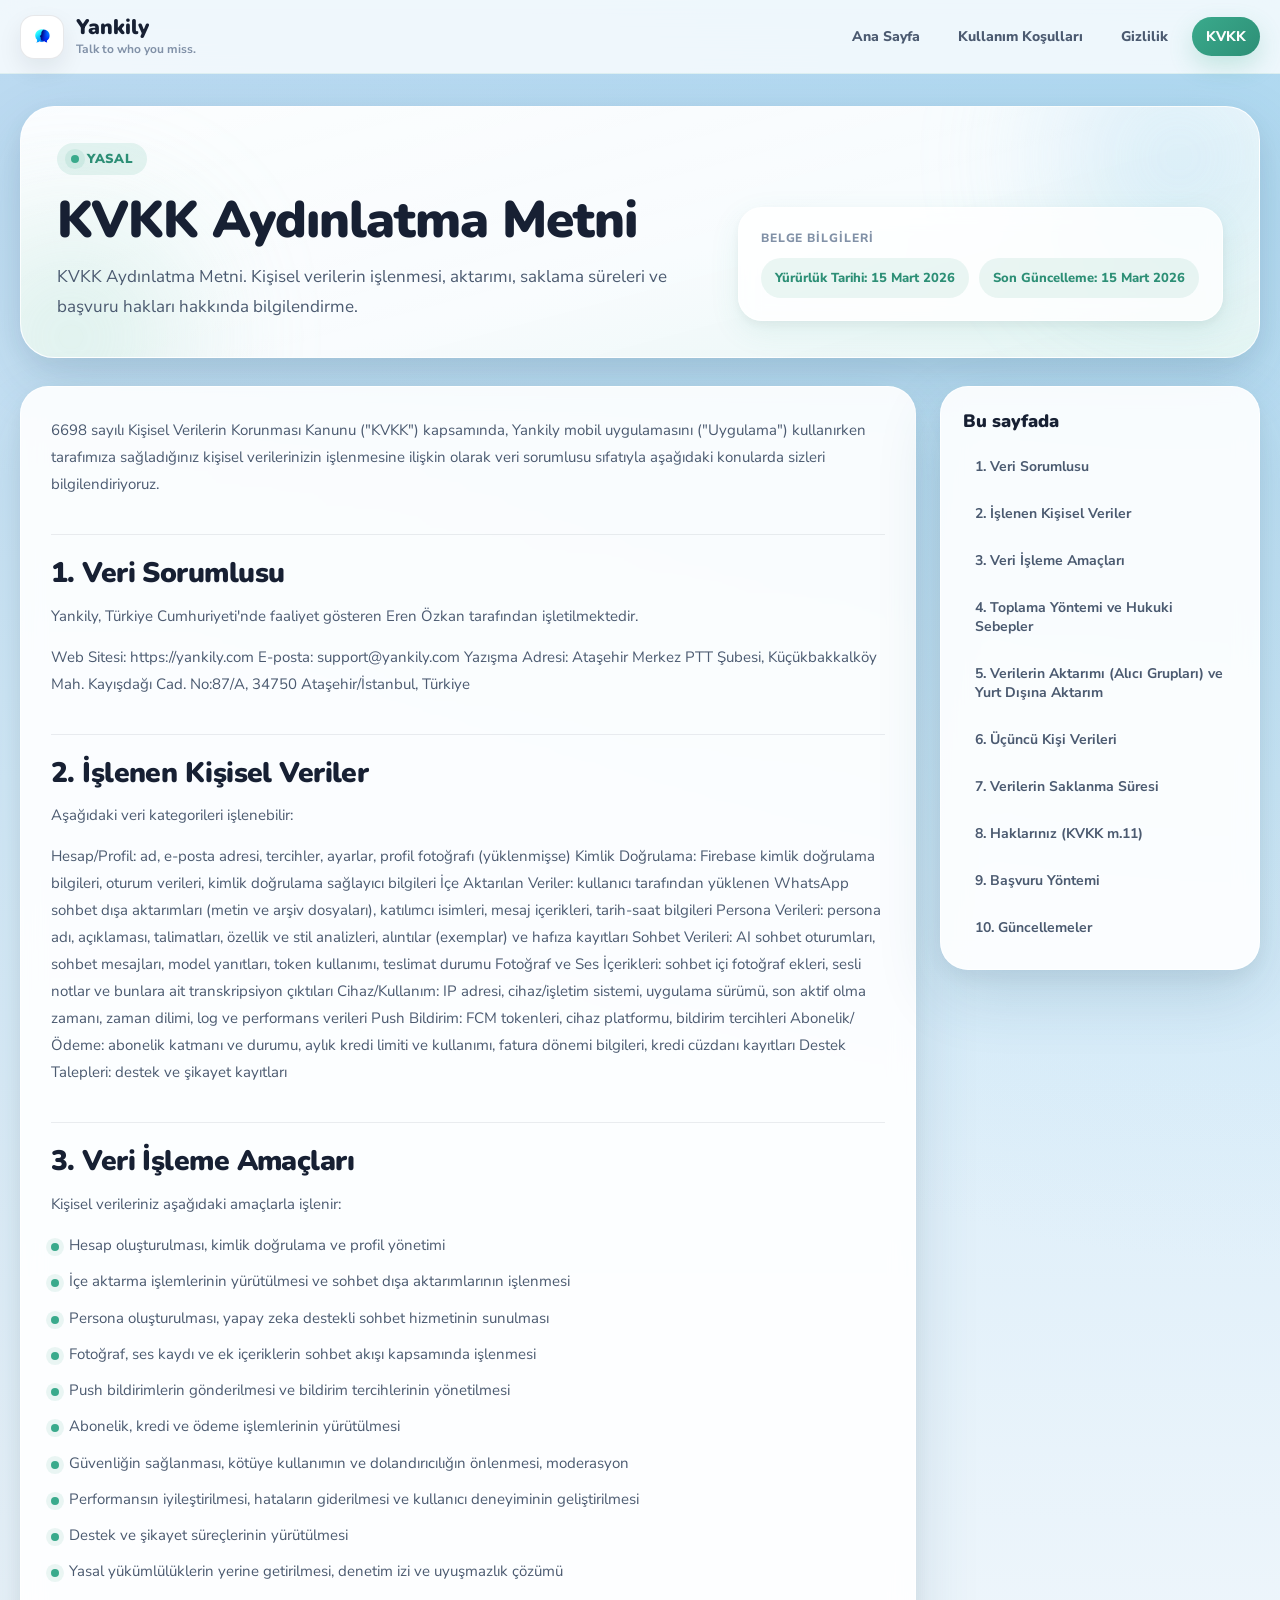
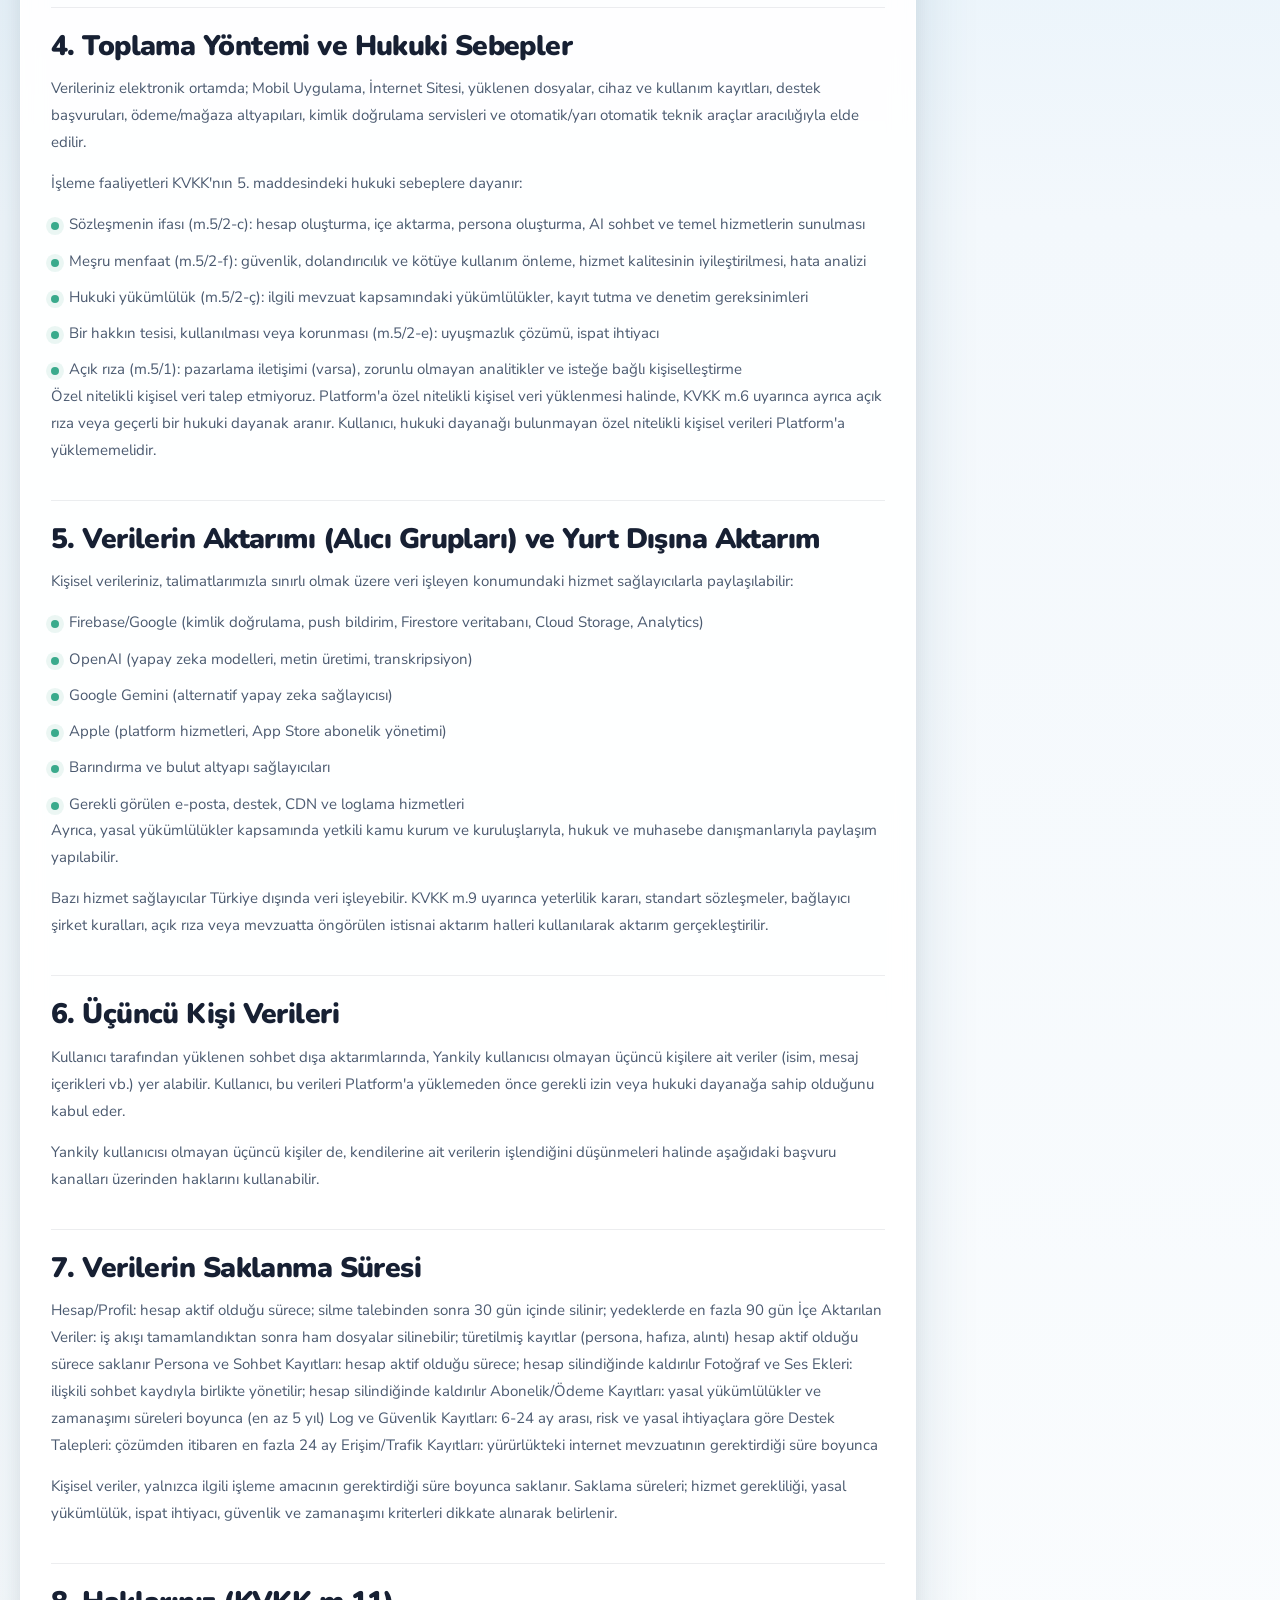
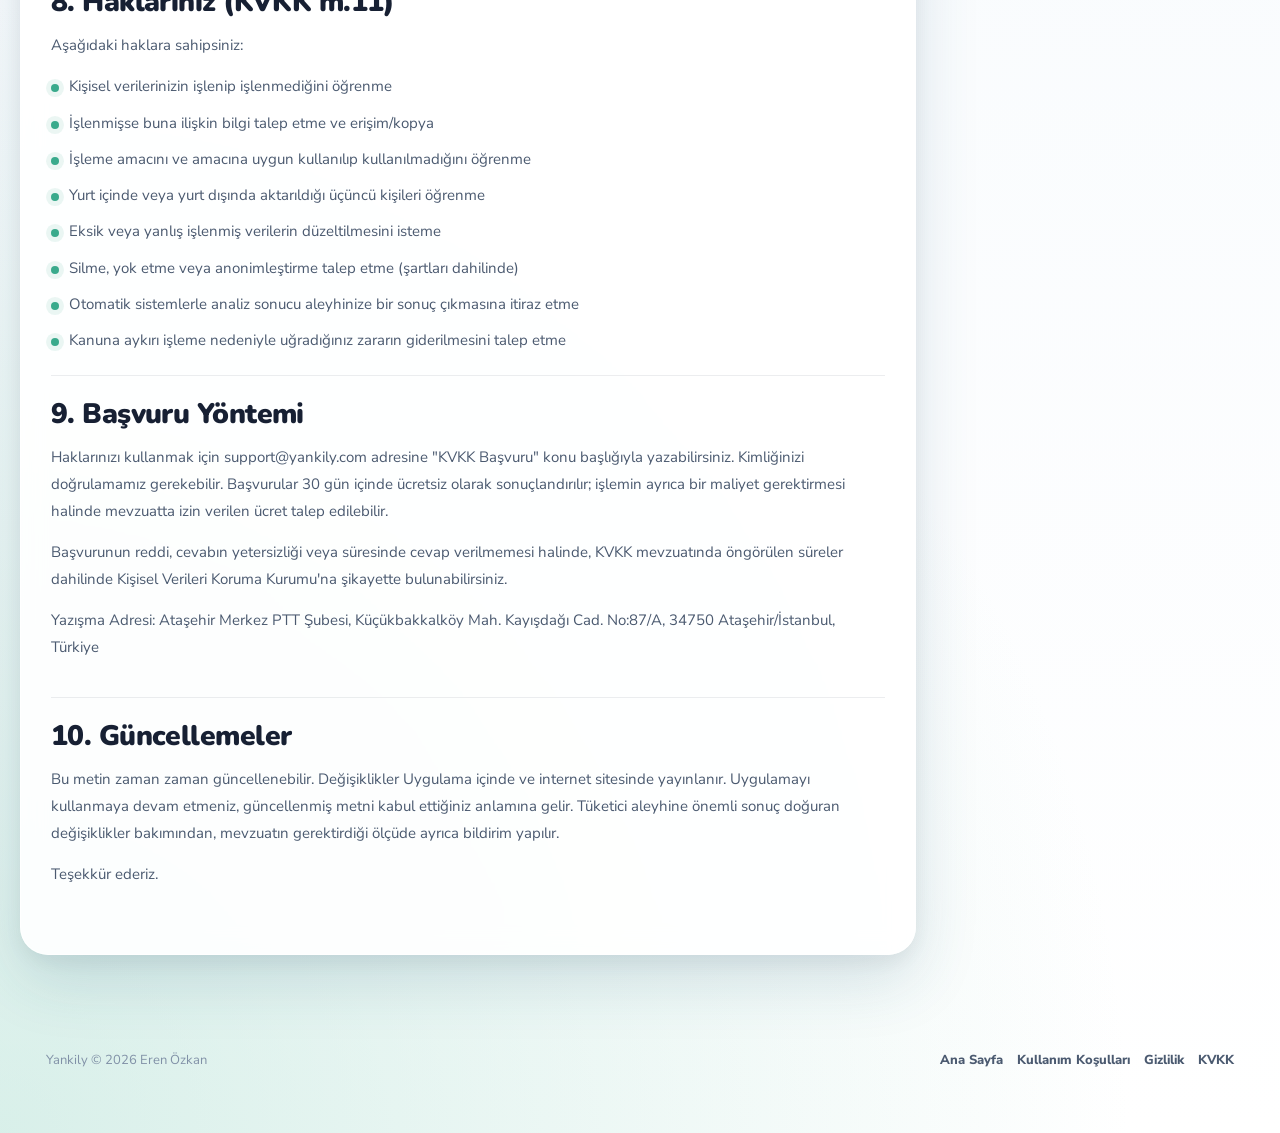
==== commit 5d3b2886: "Update index.html" ====
--- a/kvkk/index.html
+++ b/kvkk/index.html
@@ -1,154 +1,584 @@
-<!doctype html>
+<!DOCTYPE html>
 <html lang="tr">
 <head>
-  <meta charset="utf-8">
-  <meta name="viewport" content="width=device-width, initial-scale=1">
+  <meta charset="UTF-8" />
+  <meta name="viewport" content="width=device-width, initial-scale=1.0" />
   <title>KVKK Aydınlatma Metni | Yankily</title>
-  <link rel="stylesheet" href="../site.css">
+  <meta name="description" content="KVKK Aydınlatma Metni. Kişisel verilerin işlenmesi, aktarımı, saklama süreleri ve başvuru hakları hakkında bilgilendirme." />
+  <meta name="theme-color" content="#3aaa8c" />
+  <link rel="icon" type="image/png" href="../AppIcon-1024.png" />
+  <link rel="apple-touch-icon" href="../AppIcon-1024.png" />
+  <link rel="preconnect" href="https://fonts.googleapis.com">
+  <link rel="preconnect" href="https://fonts.gstatic.com" crossorigin>
+  <link href="https://fonts.googleapis.com/css2?family=Nunito:wght@400;600;700;800;900&family=Nunito+Sans:wght@400;600;700;800&display=swap" rel="stylesheet">
+  <style>
+    *, *::before, *::after { box-sizing: border-box; }
+    :root {
+      --teal: #3aaa8c;
+      --teal-dark: #2d8f76;
+      --teal-light: #e8f7f3;
+      --bg-top: #b8d8f0;
+      --bg-mid: #d4eaf8;
+      --bg-low: #f3f8fc;
+      --white: #ffffff;
+      --text-dark: #172033;
+      --text-mid: #4b5a70;
+      --text-light: #8191a7;
+      --line: rgba(23, 32, 51, 0.08);
+      --card-shadow: 0 10px 30px rgba(58,170,140,0.10), 0 4px 12px rgba(23,32,51,0.05);
+      --card-shadow-lg: 0 24px 64px rgba(32, 89, 120, 0.16), 0 8px 22px rgba(23,32,51,0.06);
+      --nav-height: 74px;
+      --radius: 24px;
+    }
+    html {
+      scroll-behavior: smooth;
+      scroll-padding-top: calc(var(--nav-height) + 22px);
+    }
+    body {
+      margin: 0;
+      font-family: 'Nunito Sans', sans-serif;
+      color: var(--text-dark);
+      background:
+        radial-gradient(circle at top right, rgba(168,216,240,0.60), transparent 28%),
+        radial-gradient(circle at bottom left, rgba(178,224,212,0.50), transparent 25%),
+        linear-gradient(180deg, var(--bg-top) 0%, var(--bg-mid) 18%, var(--bg-low) 42%, #ffffff 100%);
+      min-height: 100vh;
+      overflow-x: hidden;
+    }
+    a { color: inherit; }
+    a, button { -webkit-tap-highlight-color: transparent; }
+    a:focus-visible, button:focus-visible {
+      outline: 3px solid rgba(58,170,140,0.25);
+      outline-offset: 3px;
+      border-radius: 12px;
+    }
+    .topbar {
+      position: sticky;
+      top: 0;
+      z-index: 200;
+      height: var(--nav-height);
+      display: flex;
+      align-items: center;
+      justify-content: center;
+      backdrop-filter: blur(18px);
+      background: rgba(255,255,255,0.78);
+      border-bottom: 1px solid rgba(58,170,140,0.10);
+    }
+    .topbar-inner {
+      width: min(1240px, calc(100% - 32px));
+      display: flex;
+      align-items: center;
+      justify-content: space-between;
+      gap: 18px;
+    }
+    .brand {
+      display: inline-flex;
+      align-items: center;
+      gap: 12px;
+      text-decoration: none;
+      min-width: 0;
+    }
+    .brand-icon-shell {
+      width: 44px;
+      height: 44px;
+      border-radius: 14px;
+      background: #ffffff;
+      border: 1px solid rgba(23, 32, 51, 0.10);
+      box-shadow: 0 10px 24px rgba(15, 23, 42, 0.08);
+      display: inline-flex;
+      align-items: center;
+      justify-content: center;
+      padding: 4px;
+      flex-shrink: 0;
+    }
+    .brand-icon {
+      width: 100%;
+      height: 100%;
+      display: block;
+      object-fit: contain;
+      border-radius: 10px;
+      background: #ffffff;
+    }
+    .brand-text { min-width: 0; }
+    .brand-name {
+      display: block;
+      font-family: 'Nunito', sans-serif;
+      font-size: 21px;
+      font-weight: 900;
+      line-height: 1;
+    }
+    .brand-sub {
+      display: block;
+      margin-top: 3px;
+      font-size: 12px;
+      font-weight: 700;
+      color: var(--text-light);
+    }
+    .nav {
+      display: flex;
+      align-items: center;
+      gap: 10px;
+      flex-wrap: wrap;
+      justify-content: flex-end;
+    }
+    .nav-link {
+      text-decoration: none;
+      font-size: 14px;
+      font-weight: 800;
+      color: var(--text-mid);
+      padding: 10px 14px;
+      border-radius: 999px;
+      transition: background 0.2s ease, color 0.2s ease, transform 0.2s ease;
+    }
+    .nav-link:hover {
+      color: var(--teal-dark);
+      background: rgba(58,170,140,0.10);
+      transform: translateY(-1px);
+    }
+    .nav-link.current {
+      color: white;
+      background: linear-gradient(135deg, var(--teal) 0%, var(--teal-dark) 100%);
+      box-shadow: 0 10px 24px rgba(58,170,140,0.24);
+    }
+    .page {
+      width: min(1240px, calc(100% - 32px));
+      margin: 0 auto;
+      padding: 32px 0 72px;
+    }
+    .hero {
+      position: relative;
+      overflow: hidden;
+      border-radius: 34px;
+      background: linear-gradient(165deg, rgba(255,255,255,0.94) 0%, rgba(255,255,255,0.90) 56%, rgba(232,247,243,0.92) 100%);
+      border: 1px solid rgba(255,255,255,0.75);
+      box-shadow: var(--card-shadow-lg);
+      padding: 36px;
+      margin-bottom: 28px;
+    }
+    .hero::before, .hero::after {
+      content: "";
+      position: absolute;
+      border-radius: 50%;
+      filter: blur(70px);
+      pointer-events: none;
+      opacity: 0.55;
+    }
+    .hero::before {
+      width: 240px;
+      height: 240px;
+      background: rgba(168,216,240,0.70);
+      top: -70px;
+      right: -40px;
+    }
+    .hero::after {
+      width: 220px;
+      height: 220px;
+      background: rgba(178,224,212,0.80);
+      bottom: -90px;
+      left: -60px;
+    }
+    .hero-grid {
+      position: relative;
+      z-index: 1;
+      display: grid;
+      grid-template-columns: minmax(0, 1.15fr) minmax(260px, 0.85fr);
+      gap: 24px;
+      align-items: end;
+    }
+    .eyebrow {
+      display: inline-flex;
+      align-items: center;
+      gap: 8px;
+      margin: 0 0 18px;
+      padding: 7px 14px;
+      border-radius: 999px;
+      background: rgba(58,170,140,0.12);
+      color: var(--teal-dark);
+      font-size: 13px;
+      font-weight: 900;
+      letter-spacing: 0.05em;
+      text-transform: uppercase;
+    }
+    .eyebrow::before {
+      content: "";
+      width: 8px;
+      height: 8px;
+      border-radius: 50%;
+      background: var(--teal);
+      box-shadow: 0 0 0 6px rgba(58,170,140,0.12);
+    }
+    h1 {
+      margin: 0 0 14px;
+      font-family: 'Nunito', sans-serif;
+      font-size: clamp(34px, 4vw, 56px);
+      line-height: 1.08;
+      font-weight: 900;
+      letter-spacing: -0.02em;
+    }
+    .hero-sub {
+      margin: 0;
+      max-width: 760px;
+      color: var(--text-mid);
+      font-size: 17px;
+      line-height: 1.72;
+    }
+    .meta-card {
+      background: rgba(255,255,255,0.82);
+      border: 1px solid rgba(255,255,255,0.72);
+      border-radius: 24px;
+      padding: 22px;
+      box-shadow: var(--card-shadow);
+      backdrop-filter: blur(10px);
+    }
+    .meta-card-label {
+      margin: 0 0 12px;
+      color: var(--text-light);
+      font-size: 12px;
+      font-weight: 800;
+      letter-spacing: 0.08em;
+      text-transform: uppercase;
+    }
+    .meta-pills {
+      display: flex;
+      flex-wrap: wrap;
+      gap: 10px;
+    }
+    .meta-pill {
+      display: inline-flex;
+      align-items: center;
+      justify-content: center;
+      gap: 8px;
+      border-radius: 999px;
+      background: rgba(58,170,140,0.10);
+      color: var(--teal-dark);
+      font-size: 13px;
+      font-weight: 800;
+      padding: 10px 14px;
+      min-height: 40px;
+    }
+    .content-layout {
+      display: grid;
+      grid-template-columns: minmax(0, 1fr) 320px;
+      gap: 24px;
+      align-items: start;
+    }
+    .article-card, .toc-card {
+      background: rgba(255,255,255,0.90);
+      border-radius: 28px;
+      border: 1px solid rgba(255,255,255,0.8);
+      box-shadow: var(--card-shadow-lg);
+      backdrop-filter: blur(12px);
+    }
+    .article-card {
+      padding: 30px;
+    }
+    .toc-card {
+      position: sticky;
+      top: calc(var(--nav-height) + 18px);
+      padding: 22px;
+    }
+    .toc-title {
+      margin: 0 0 14px;
+      font-family: 'Nunito', sans-serif;
+      font-size: 18px;
+      font-weight: 900;
+    }
+    .toc-links {
+      display: flex;
+      flex-direction: column;
+      gap: 8px;
+    }
+    .toc-links a {
+      text-decoration: none;
+      color: var(--text-mid);
+      font-weight: 700;
+      font-size: 14px;
+      padding: 10px 12px;
+      border-radius: 14px;
+      transition: background 0.2s ease, color 0.2s ease, transform 0.2s ease;
+    }
+    .toc-links a:hover {
+      background: rgba(58,170,140,0.10);
+      color: var(--teal-dark);
+      transform: translateX(2px);
+    }
+    .legal-section {
+      padding: 22px 0;
+      border-top: 1px solid var(--line);
+    }
+    .legal-section:first-child {
+      padding-top: 0;
+      border-top: none;
+    }
+    .legal-section h2 {
+      margin: 0 0 12px;
+      font-family: 'Nunito', sans-serif;
+      font-size: clamp(22px, 2.2vw, 32px);
+      line-height: 1.2;
+      font-weight: 900;
+      letter-spacing: -0.02em;
+    }
+    .legal-section p {
+      margin: 0 0 14px;
+      color: var(--text-mid);
+      font-size: 15px;
+      line-height: 1.8;
+    }
+    .legal-section ul {
+      margin: 0;
+      padding: 0;
+      list-style: none;
+      display: grid;
+      gap: 10px;
+    }
+    .legal-section li {
+      position: relative;
+      padding-left: 18px;
+      color: var(--text-mid);
+      font-size: 15px;
+      line-height: 1.75;
+    }
+    .legal-section li::before {
+      content: "";
+      position: absolute;
+      left: 0;
+      top: 11px;
+      width: 8px;
+      height: 8px;
+      border-radius: 50%;
+      background: var(--teal);
+      box-shadow: 0 0 0 5px rgba(58,170,140,0.10);
+    }
+    .footer {
+      width: min(1240px, calc(100% - 32px));
+      margin: 0 auto 40px;
+      padding: 24px 26px;
+      display: flex;
+      justify-content: space-between;
+      gap: 18px;
+      align-items: center;
+      color: var(--text-light);
+      font-size: 13px;
+    }
+    .footer-links {
+      display: flex;
+      flex-wrap: wrap;
+      gap: 14px;
+    }
+    .footer-links a {
+      text-decoration: none;
+      font-weight: 800;
+      color: var(--text-mid);
+    }
+    @media (max-width: 1024px) {
+      .hero-grid, .content-layout {
+        grid-template-columns: 1fr;
+      }
+      .toc-card {
+        position: static;
+      }
+    }
+    @media (max-width: 720px) {
+      :root {
+        --nav-height: 70px;
+      }
+      .topbar-inner {
+        width: min(100%, calc(100% - 24px));
+        gap: 10px;
+      }
+      .brand-sub {
+        display: none;
+      }
+      .nav {
+        gap: 6px;
+      }
+      .nav-link {
+        padding: 8px 12px;
+        font-size: 13px;
+      }
+      .page {
+        width: min(100%, calc(100% - 24px));
+        padding: 20px 0 48px;
+      }
+      .hero {
+        padding: 24px;
+        border-radius: 26px;
+      }
+      .article-card {
+        padding: 22px;
+        border-radius: 22px;
+      }
+      .toc-card {
+        padding: 18px;
+        border-radius: 22px;
+      }
+      .footer {
+        width: min(100%, calc(100% - 24px));
+        flex-direction: column;
+        align-items: flex-start;
+        padding: 0 0 28px;
+      }
+    }
+  </style>
 </head>
 <body>
-  <main class="shell">
-    <section class="card">
+  <header class="topbar">
+    <div class="topbar-inner">
       <a class="brand" href="../">
-        <img
-          class="brand-icon"
-          src="../AppIcon-1024.png"
-          alt="Yankily app icon"
-        >
-        <span class="brand-name">Yankily</span>
+        <span class="brand-icon-shell">
+          <img class="brand-icon" src="../AppIcon-1024.png" alt="Yankily app icon" />
+        </span>
+        <span class="brand-text">
+          <span class="brand-name">Yankily</span>
+          <span class="brand-sub">Talk to who you miss.</span>
+        </span>
       </a>
 
       <nav class="nav" aria-label="Legal pages">
-        <a class="nav-link" href="../">Ana Sayfa</a>
-        <a class="nav-link" href="../terms/">Kullanım Koşulları</a>
-        <a class="nav-link" href="../privacy/">Gizlilik</a>
-        <a class="nav-link current" href="./">KVKK</a>
+        <a class="nav-link" href="../">Ana Sayfa</a><a class="nav-link" href="../terms/">Kullanım Koşulları</a><a class="nav-link" href="../privacy/">Gizlilik</a><a class="nav-link current" href="../kvkk/">KVKK</a>
       </nav>
+    </div>
+  </header>
 
-      <p class="eyebrow">Yasal</p>
-      <h1>KVKK Aydınlatma Metni</h1>
-      <section class="section legal-copy">
-<pre class="legal-text">YANKILY - KVKK AYDINLATMA METNİ
+  <main class="page">
+    <section class="hero">
+      <div class="hero-grid">
+        <div>
+          <p class="eyebrow">Yasal</p>
+          <h1>KVKK Aydınlatma Metni</h1>
+          <p class="hero-sub">KVKK Aydınlatma Metni. Kişisel verilerin işlenmesi, aktarımı, saklama süreleri ve başvuru hakları hakkında bilgilendirme.</p>
+        </div>
+        <aside class="meta-card">
+          <p class="meta-card-label">Belge Bilgileri</p>
+          <div class="meta-pills">
+            <span class="meta-pill">Yürürlük Tarihi: 15 Mart 2026</span><span class="meta-pill">Son Güncelleme: 15 Mart 2026</span>
+          </div>
+        </aside>
+      </div>
+    </section>
 
-Yürürlük Tarihi: 15 Mart 2026
-Son Güncelleme: 15 Mart 2026
-
-6698 sayılı Kişisel Verilerin Korunması Kanunu ("KVKK") kapsamında, Yankily mobil uygulamasını ("Uygulama") kullanırken tarafımıza sağladığınız kişisel verilerinizin işlenmesine ilişkin olarak veri sorumlusu sıfatıyla aşağıdaki konularda sizleri bilgilendiriyoruz.
-
-1. Veri Sorumlusu
-
-Yankily, Türkiye Cumhuriyeti'nde faaliyet gösteren Eren Özkan tarafından işletilmektedir.
-
-Web Sitesi: https://yankily.com
-E-posta: support@yankily.com
-Yazışma Adresi: Ataşehir Merkez PTT Şubesi, Küçükbakkalköy Mah. Kayışdağı Cad. No:87/A, 34750 Ataşehir/İstanbul, Türkiye
-
-2. İşlenen Kişisel Veriler
-
-Aşağıdaki veri kategorileri işlenebilir:
-
-Hesap/Profil: ad, e-posta adresi, tercihler, ayarlar, profil fotoğrafı (yüklenmişse)
-Kimlik Doğrulama: Firebase kimlik doğrulama bilgileri, oturum verileri, kimlik doğrulama sağlayıcı bilgileri
-İçe Aktarılan Veriler: kullanıcı tarafından yüklenen WhatsApp sohbet dışa aktarımları (metin ve arşiv dosyaları), katılımcı isimleri, mesaj içerikleri, tarih-saat bilgileri
-Persona Verileri: persona adı, açıklaması, talimatları, özellik ve stil analizleri, alıntılar (exemplar) ve hafıza kayıtları
-Sohbet Verileri: AI sohbet oturumları, sohbet mesajları, model yanıtları, token kullanımı, teslimat durumu
-Fotoğraf ve Ses İçerikleri: sohbet içi fotoğraf ekleri, sesli notlar ve bunlara ait transkripsiyon çıktıları
-Cihaz/Kullanım: IP adresi, cihaz/işletim sistemi, uygulama sürümü, son aktif olma zamanı, zaman dilimi, log ve performans verileri
-Push Bildirim: FCM tokenleri, cihaz platformu, bildirim tercihleri
-Abonelik/Ödeme: abonelik katmanı ve durumu, aylık kredi limiti ve kullanımı, fatura dönemi bilgileri, kredi cüzdanı kayıtları
-Destek Talepleri: destek ve şikayet kayıtları
-
-3. Veri İşleme Amaçları
-
-Kişisel verileriniz aşağıdaki amaçlarla işlenir:
-
-- Hesap oluşturulması, kimlik doğrulama ve profil yönetimi
-- İçe aktarma işlemlerinin yürütülmesi ve sohbet dışa aktarımlarının işlenmesi
-- Persona oluşturulması, yapay zeka destekli sohbet hizmetinin sunulması
-- Fotoğraf, ses kaydı ve ek içeriklerin sohbet akışı kapsamında işlenmesi
-- Push bildirimlerin gönderilmesi ve bildirim tercihlerinin yönetilmesi
-- Abonelik, kredi ve ödeme işlemlerinin yürütülmesi
-- Güvenliğin sağlanması, kötüye kullanımın ve dolandırıcılığın önlenmesi, moderasyon
-- Performansın iyileştirilmesi, hataların giderilmesi ve kullanıcı deneyiminin geliştirilmesi
-- Destek ve şikayet süreçlerinin yürütülmesi
-- Yasal yükümlülüklerin yerine getirilmesi, denetim izi ve uyuşmazlık çözümü
-
-4. Toplama Yöntemi ve Hukuki Sebepler
-
-Verileriniz elektronik ortamda; Mobil Uygulama, İnternet Sitesi, yüklenen dosyalar, cihaz ve kullanım kayıtları, destek başvuruları, ödeme/mağaza altyapıları, kimlik doğrulama servisleri ve otomatik/yarı otomatik teknik araçlar aracılığıyla elde edilir.
-
-İşleme faaliyetleri KVKK'nın 5. maddesindeki hukuki sebeplere dayanır:
-
-- Sözleşmenin ifası (m.5/2-c): hesap oluşturma, içe aktarma, persona oluşturma, AI sohbet ve temel hizmetlerin sunulması
-- Meşru menfaat (m.5/2-f): güvenlik, dolandırıcılık ve kötüye kullanım önleme, hizmet kalitesinin iyileştirilmesi, hata analizi
-- Hukuki yükümlülük (m.5/2-ç): ilgili mevzuat kapsamındaki yükümlülükler, kayıt tutma ve denetim gereksinimleri
-- Bir hakkın tesisi, kullanılması veya korunması (m.5/2-e): uyuşmazlık çözümü, ispat ihtiyacı
-- Açık rıza (m.5/1): pazarlama iletişimi (varsa), zorunlu olmayan analitikler ve isteğe bağlı kişiselleştirme
-
-Özel nitelikli kişisel veri talep etmiyoruz. Platform'a özel nitelikli kişisel veri yüklenmesi halinde, KVKK m.6 uyarınca ayrıca açık rıza veya geçerli bir hukuki dayanak aranır. Kullanıcı, hukuki dayanağı bulunmayan özel nitelikli kişisel verileri Platform'a yüklememelidir.
-
-5. Verilerin Aktarımı (Alıcı Grupları) ve Yurt Dışına Aktarım
-
-Kişisel verileriniz, talimatlarımızla sınırlı olmak üzere veri işleyen konumundaki hizmet sağlayıcılarla paylaşılabilir:
-
-- Firebase/Google (kimlik doğrulama, push bildirim, Firestore veritabanı, Cloud Storage, Analytics)
-- OpenAI (yapay zeka modelleri, metin üretimi, transkripsiyon)
-- Google Gemini (alternatif yapay zeka sağlayıcısı)
-- Apple (platform hizmetleri, App Store abonelik yönetimi)
-- Barındırma ve bulut altyapı sağlayıcıları
-- Gerekli görülen e-posta, destek, CDN ve loglama hizmetleri
-
-Ayrıca, yasal yükümlülükler kapsamında yetkili kamu kurum ve kuruluşlarıyla, hukuk ve muhasebe danışmanlarıyla paylaşım yapılabilir.
-
-Bazı hizmet sağlayıcılar Türkiye dışında veri işleyebilir. KVKK m.9 uyarınca yeterlilik kararı, standart sözleşmeler, bağlayıcı şirket kuralları, açık rıza veya mevzuatta öngörülen istisnai aktarım halleri kullanılarak aktarım gerçekleştirilir.
-
-6. Üçüncü Kişi Verileri
-
-Kullanıcı tarafından yüklenen sohbet dışa aktarımlarında, Yankily kullanıcısı olmayan üçüncü kişilere ait veriler (isim, mesaj içerikleri vb.) yer alabilir. Kullanıcı, bu verileri Platform'a yüklemeden önce gerekli izin veya hukuki dayanağa sahip olduğunu kabul eder.
-
-Yankily kullanıcısı olmayan üçüncü kişiler de, kendilerine ait verilerin işlendiğini düşünmeleri halinde aşağıdaki başvuru kanalları üzerinden haklarını kullanabilir.
-
-7. Verilerin Saklanma Süresi
-
-Hesap/Profil: hesap aktif olduğu sürece; silme talebinden sonra 30 gün içinde silinir; yedeklerde en fazla 90 gün
-İçe Aktarılan Veriler: iş akışı tamamlandıktan sonra ham dosyalar silinebilir; türetilmiş kayıtlar (persona, hafıza, alıntı) hesap aktif olduğu sürece saklanır
-Persona ve Sohbet Kayıtları: hesap aktif olduğu sürece; hesap silindiğinde kaldırılır
-Fotoğraf ve Ses Ekleri: ilişkili sohbet kaydıyla birlikte yönetilir; hesap silindiğinde kaldırılır
-Abonelik/Ödeme Kayıtları: yasal yükümlülükler ve zamanaşımı süreleri boyunca (en az 5 yıl)
-Log ve Güvenlik Kayıtları: 6-24 ay arası, risk ve yasal ihtiyaçlara göre
-Destek Talepleri: çözümden itibaren en fazla 24 ay
-Erişim/Trafik Kayıtları: yürürlükteki internet mevzuatının gerektirdiği süre boyunca
-
-Kişisel veriler, yalnızca ilgili işleme amacının gerektirdiği süre boyunca saklanır. Saklama süreleri; hizmet gerekliliği, yasal yükümlülük, ispat ihtiyacı, güvenlik ve zamanaşımı kriterleri dikkate alınarak belirlenir.
-
-8. Haklarınız (KVKK m.11)
-
-Aşağıdaki haklara sahipsiniz:
-
-- Kişisel verilerinizin işlenip işlenmediğini öğrenme
-- İşlenmişse buna ilişkin bilgi talep etme ve erişim/kopya
-- İşleme amacını ve amacına uygun kullanılıp kullanılmadığını öğrenme
-- Yurt içinde veya yurt dışında aktarıldığı üçüncü kişileri öğrenme
-- Eksik veya yanlış işlenmiş verilerin düzeltilmesini isteme
-- Silme, yok etme veya anonimleştirme talep etme (şartları dahilinde)
-- Otomatik sistemlerle analiz sonucu aleyhinize bir sonuç çıkmasına itiraz etme
-- Kanuna aykırı işleme nedeniyle uğradığınız zararın giderilmesini talep etme
-
-9. Başvuru Yöntemi
-
-Haklarınızı kullanmak için support@yankily.com adresine "KVKK Başvuru" konu başlığıyla yazabilirsiniz. Kimliğinizi doğrulamamız gerekebilir. Başvurular 30 gün içinde ücretsiz olarak sonuçlandırılır; işlemin ayrıca bir maliyet gerektirmesi halinde mevzuatta izin verilen ücret talep edilebilir.
-
-Başvurunun reddi, cevabın yetersizliği veya süresinde cevap verilmemesi halinde, KVKK mevzuatında öngörülen süreler dahilinde Kişisel Verileri Koruma Kurumu'na şikayette bulunabilirsiniz.
-
-Yazışma Adresi: Ataşehir Merkez PTT Şubesi, Küçükbakkalköy Mah. Kayışdağı Cad. No:87/A, 34750 Ataşehir/İstanbul, Türkiye
-
-10. Güncellemeler
-
-Bu metin zaman zaman güncellenebilir. Değişiklikler Uygulama içinde ve internet sitesinde yayınlanır. Uygulamayı kullanmaya devam etmeniz, güncellenmiş metni kabul ettiğiniz anlamına gelir. Tüketici aleyhine önemli sonuç doğuran değişiklikler bakımından, mevzuatın gerektirdiği ölçüde ayrıca bildirim yapılır.
-
-Teşekkür ederiz.</pre>
-      </section>
+    <section class="content-layout">
+      <article class="article-card">
+        <section class="legal-section is-intro">
+<p>6698 sayılı Kişisel Verilerin Korunması Kanunu (&quot;KVKK&quot;) kapsamında, Yankily mobil uygulamasını (&quot;Uygulama&quot;) kullanırken tarafımıza sağladığınız kişisel verilerinizin işlenmesine ilişkin olarak veri sorumlusu sıfatıyla aşağıdaki konularda sizleri bilgilendiriyoruz.</p>
+</section>
+<section class="legal-section" id="1-veri-sorumlusu">
+<h2>1. Veri Sorumlusu</h2>
+<p>Yankily, Türkiye Cumhuriyeti&#x27;nde faaliyet gösteren Eren Özkan tarafından işletilmektedir.</p>
+<p>Web Sitesi: https://yankily.com E-posta: support@yankily.com Yazışma Adresi: Ataşehir Merkez PTT Şubesi, Küçükbakkalköy Mah. Kayışdağı Cad. No:87/A, 34750 Ataşehir/İstanbul, Türkiye</p>
+</section>
+<section class="legal-section" id="2-islenen-kisisel-veriler">
+<h2>2. İşlenen Kişisel Veriler</h2>
+<p>Aşağıdaki veri kategorileri işlenebilir:</p>
+<p>Hesap/Profil: ad, e-posta adresi, tercihler, ayarlar, profil fotoğrafı (yüklenmişse) Kimlik Doğrulama: Firebase kimlik doğrulama bilgileri, oturum verileri, kimlik doğrulama sağlayıcı bilgileri İçe Aktarılan Veriler: kullanıcı tarafından yüklenen WhatsApp sohbet dışa aktarımları (metin ve arşiv dosyaları), katılımcı isimleri, mesaj içerikleri, tarih-saat bilgileri Persona Verileri: persona adı, açıklaması, talimatları, özellik ve stil analizleri, alıntılar (exemplar) ve hafıza kayıtları Sohbet Verileri: AI sohbet oturumları, sohbet mesajları, model yanıtları, token kullanımı, teslimat durumu Fotoğraf ve Ses İçerikleri: sohbet içi fotoğraf ekleri, sesli notlar ve bunlara ait transkripsiyon çıktıları Cihaz/Kullanım: IP adresi, cihaz/işletim sistemi, uygulama sürümü, son aktif olma zamanı, zaman dilimi, log ve performans verileri Push Bildirim: FCM tokenleri, cihaz platformu, bildirim tercihleri Abonelik/Ödeme: abonelik katmanı ve durumu, aylık kredi limiti ve kullanımı, fatura dönemi bilgileri, kredi cüzdanı kayıtları Destek Talepleri: destek ve şikayet kayıtları</p>
+</section>
+<section class="legal-section" id="3-veri-isleme-amaclari">
+<h2>3. Veri İşleme Amaçları</h2>
+<p>Kişisel verileriniz aşağıdaki amaçlarla işlenir:</p>
+<ul>
+<li>Hesap oluşturulması, kimlik doğrulama ve profil yönetimi</li>
+<li>İçe aktarma işlemlerinin yürütülmesi ve sohbet dışa aktarımlarının işlenmesi</li>
+<li>Persona oluşturulması, yapay zeka destekli sohbet hizmetinin sunulması</li>
+<li>Fotoğraf, ses kaydı ve ek içeriklerin sohbet akışı kapsamında işlenmesi</li>
+<li>Push bildirimlerin gönderilmesi ve bildirim tercihlerinin yönetilmesi</li>
+<li>Abonelik, kredi ve ödeme işlemlerinin yürütülmesi</li>
+<li>Güvenliğin sağlanması, kötüye kullanımın ve dolandırıcılığın önlenmesi, moderasyon</li>
+<li>Performansın iyileştirilmesi, hataların giderilmesi ve kullanıcı deneyiminin geliştirilmesi</li>
+<li>Destek ve şikayet süreçlerinin yürütülmesi</li>
+<li>Yasal yükümlülüklerin yerine getirilmesi, denetim izi ve uyuşmazlık çözümü</li>
+</ul>
+</section>
+<section class="legal-section" id="4-toplama-yontemi-ve-hukuki-sebepler">
+<h2>4. Toplama Yöntemi ve Hukuki Sebepler</h2>
+<p>Verileriniz elektronik ortamda; Mobil Uygulama, İnternet Sitesi, yüklenen dosyalar, cihaz ve kullanım kayıtları, destek başvuruları, ödeme/mağaza altyapıları, kimlik doğrulama servisleri ve otomatik/yarı otomatik teknik araçlar aracılığıyla elde edilir.</p>
+<p>İşleme faaliyetleri KVKK&#x27;nın 5. maddesindeki hukuki sebeplere dayanır:</p>
+<ul>
+<li>Sözleşmenin ifası (m.5/2-c): hesap oluşturma, içe aktarma, persona oluşturma, AI sohbet ve temel hizmetlerin sunulması</li>
+<li>Meşru menfaat (m.5/2-f): güvenlik, dolandırıcılık ve kötüye kullanım önleme, hizmet kalitesinin iyileştirilmesi, hata analizi</li>
+<li>Hukuki yükümlülük (m.5/2-ç): ilgili mevzuat kapsamındaki yükümlülükler, kayıt tutma ve denetim gereksinimleri</li>
+<li>Bir hakkın tesisi, kullanılması veya korunması (m.5/2-e): uyuşmazlık çözümü, ispat ihtiyacı</li>
+<li>Açık rıza (m.5/1): pazarlama iletişimi (varsa), zorunlu olmayan analitikler ve isteğe bağlı kişiselleştirme</li>
+</ul>
+<p>Özel nitelikli kişisel veri talep etmiyoruz. Platform&#x27;a özel nitelikli kişisel veri yüklenmesi halinde, KVKK m.6 uyarınca ayrıca açık rıza veya geçerli bir hukuki dayanak aranır. Kullanıcı, hukuki dayanağı bulunmayan özel nitelikli kişisel verileri Platform&#x27;a yüklememelidir.</p>
+</section>
+<section class="legal-section" id="5-verilerin-aktarimi-alici-gruplari-ve-yurt-disina-aktarim">
+<h2>5. Verilerin Aktarımı (Alıcı Grupları) ve Yurt Dışına Aktarım</h2>
+<p>Kişisel verileriniz, talimatlarımızla sınırlı olmak üzere veri işleyen konumundaki hizmet sağlayıcılarla paylaşılabilir:</p>
+<ul>
+<li>Firebase/Google (kimlik doğrulama, push bildirim, Firestore veritabanı, Cloud Storage, Analytics)</li>
+<li>OpenAI (yapay zeka modelleri, metin üretimi, transkripsiyon)</li>
+<li>Google Gemini (alternatif yapay zeka sağlayıcısı)</li>
+<li>Apple (platform hizmetleri, App Store abonelik yönetimi)</li>
+<li>Barındırma ve bulut altyapı sağlayıcıları</li>
+<li>Gerekli görülen e-posta, destek, CDN ve loglama hizmetleri</li>
+</ul>
+<p>Ayrıca, yasal yükümlülükler kapsamında yetkili kamu kurum ve kuruluşlarıyla, hukuk ve muhasebe danışmanlarıyla paylaşım yapılabilir.</p>
+<p>Bazı hizmet sağlayıcılar Türkiye dışında veri işleyebilir. KVKK m.9 uyarınca yeterlilik kararı, standart sözleşmeler, bağlayıcı şirket kuralları, açık rıza veya mevzuatta öngörülen istisnai aktarım halleri kullanılarak aktarım gerçekleştirilir.</p>
+</section>
+<section class="legal-section" id="6-ucuncu-kisi-verileri">
+<h2>6. Üçüncü Kişi Verileri</h2>
+<p>Kullanıcı tarafından yüklenen sohbet dışa aktarımlarında, Yankily kullanıcısı olmayan üçüncü kişilere ait veriler (isim, mesaj içerikleri vb.) yer alabilir. Kullanıcı, bu verileri Platform&#x27;a yüklemeden önce gerekli izin veya hukuki dayanağa sahip olduğunu kabul eder.</p>
+<p>Yankily kullanıcısı olmayan üçüncü kişiler de, kendilerine ait verilerin işlendiğini düşünmeleri halinde aşağıdaki başvuru kanalları üzerinden haklarını kullanabilir.</p>
+</section>
+<section class="legal-section" id="7-verilerin-saklanma-suresi">
+<h2>7. Verilerin Saklanma Süresi</h2>
+<p>Hesap/Profil: hesap aktif olduğu sürece; silme talebinden sonra 30 gün içinde silinir; yedeklerde en fazla 90 gün İçe Aktarılan Veriler: iş akışı tamamlandıktan sonra ham dosyalar silinebilir; türetilmiş kayıtlar (persona, hafıza, alıntı) hesap aktif olduğu sürece saklanır Persona ve Sohbet Kayıtları: hesap aktif olduğu sürece; hesap silindiğinde kaldırılır Fotoğraf ve Ses Ekleri: ilişkili sohbet kaydıyla birlikte yönetilir; hesap silindiğinde kaldırılır Abonelik/Ödeme Kayıtları: yasal yükümlülükler ve zamanaşımı süreleri boyunca (en az 5 yıl) Log ve Güvenlik Kayıtları: 6-24 ay arası, risk ve yasal ihtiyaçlara göre Destek Talepleri: çözümden itibaren en fazla 24 ay Erişim/Trafik Kayıtları: yürürlükteki internet mevzuatının gerektirdiği süre boyunca</p>
+<p>Kişisel veriler, yalnızca ilgili işleme amacının gerektirdiği süre boyunca saklanır. Saklama süreleri; hizmet gerekliliği, yasal yükümlülük, ispat ihtiyacı, güvenlik ve zamanaşımı kriterleri dikkate alınarak belirlenir.</p>
+</section>
+<section class="legal-section" id="8-haklariniz-kvkk-m11">
+<h2>8. Haklarınız (KVKK m.11)</h2>
+<p>Aşağıdaki haklara sahipsiniz:</p>
+<ul>
+<li>Kişisel verilerinizin işlenip işlenmediğini öğrenme</li>
+<li>İşlenmişse buna ilişkin bilgi talep etme ve erişim/kopya</li>
+<li>İşleme amacını ve amacına uygun kullanılıp kullanılmadığını öğrenme</li>
+<li>Yurt içinde veya yurt dışında aktarıldığı üçüncü kişileri öğrenme</li>
+<li>Eksik veya yanlış işlenmiş verilerin düzeltilmesini isteme</li>
+<li>Silme, yok etme veya anonimleştirme talep etme (şartları dahilinde)</li>
+<li>Otomatik sistemlerle analiz sonucu aleyhinize bir sonuç çıkmasına itiraz etme</li>
+<li>Kanuna aykırı işleme nedeniyle uğradığınız zararın giderilmesini talep etme</li>
+</ul>
+</section>
+<section class="legal-section" id="9-basvuru-yontemi">
+<h2>9. Başvuru Yöntemi</h2>
+<p>Haklarınızı kullanmak için support@yankily.com adresine &quot;KVKK Başvuru&quot; konu başlığıyla yazabilirsiniz. Kimliğinizi doğrulamamız gerekebilir. Başvurular 30 gün içinde ücretsiz olarak sonuçlandırılır; işlemin ayrıca bir maliyet gerektirmesi halinde mevzuatta izin verilen ücret talep edilebilir.</p>
+<p>Başvurunun reddi, cevabın yetersizliği veya süresinde cevap verilmemesi halinde, KVKK mevzuatında öngörülen süreler dahilinde Kişisel Verileri Koruma Kurumu&#x27;na şikayette bulunabilirsiniz.</p>
+<p>Yazışma Adresi: Ataşehir Merkez PTT Şubesi, Küçükbakkalköy Mah. Kayışdağı Cad. No:87/A, 34750 Ataşehir/İstanbul, Türkiye</p>
+</section>
+<section class="legal-section" id="10-guncellemeler">
+<h2>10. Güncellemeler</h2>
+<p>Bu metin zaman zaman güncellenebilir. Değişiklikler Uygulama içinde ve internet sitesinde yayınlanır. Uygulamayı kullanmaya devam etmeniz, güncellenmiş metni kabul ettiğiniz anlamına gelir. Tüketici aleyhine önemli sonuç doğuran değişiklikler bakımından, mevzuatın gerektirdiği ölçüde ayrıca bildirim yapılır.</p>
+<p>Teşekkür ederiz.</p>
+</section>
+      </article>
+      
+        <aside class="toc-card">
+          <div class="toc-title">Bu sayfada</div>
+          <nav class="toc-links" aria-label="İçindekiler">
+            <a href="#1-veri-sorumlusu">1. Veri Sorumlusu</a>
+<a href="#2-islenen-kisisel-veriler">2. İşlenen Kişisel Veriler</a>
+<a href="#3-veri-isleme-amaclari">3. Veri İşleme Amaçları</a>
+<a href="#4-toplama-yontemi-ve-hukuki-sebepler">4. Toplama Yöntemi ve Hukuki Sebepler</a>
+<a href="#5-verilerin-aktarimi-alici-gruplari-ve-yurt-disina-aktarim">5. Verilerin Aktarımı (Alıcı Grupları) ve Yurt Dışına Aktarım</a>
+<a href="#6-ucuncu-kisi-verileri">6. Üçüncü Kişi Verileri</a>
+<a href="#7-verilerin-saklanma-suresi">7. Verilerin Saklanma Süresi</a>
+<a href="#8-haklariniz-kvkk-m11">8. Haklarınız (KVKK m.11)</a>
+<a href="#9-basvuru-yontemi">9. Başvuru Yöntemi</a>
+<a href="#10-guncellemeler">10. Güncellemeler</a>
+          </nav>
+        </aside>
+        
     </section>
   </main>
+
+  <footer class="footer">
+    <div>Yankily © 2026 Eren Özkan</div>
+    <div class="footer-links">
+      <a href="../">Ana Sayfa</a>
+      <a href="../terms/">Kullanım Koşulları</a>
+      <a href="../privacy/">Gizlilik</a>
+      <a href="../kvkk/">KVKK</a>
+    </div>
+  </footer>
 </body>
 </html>
